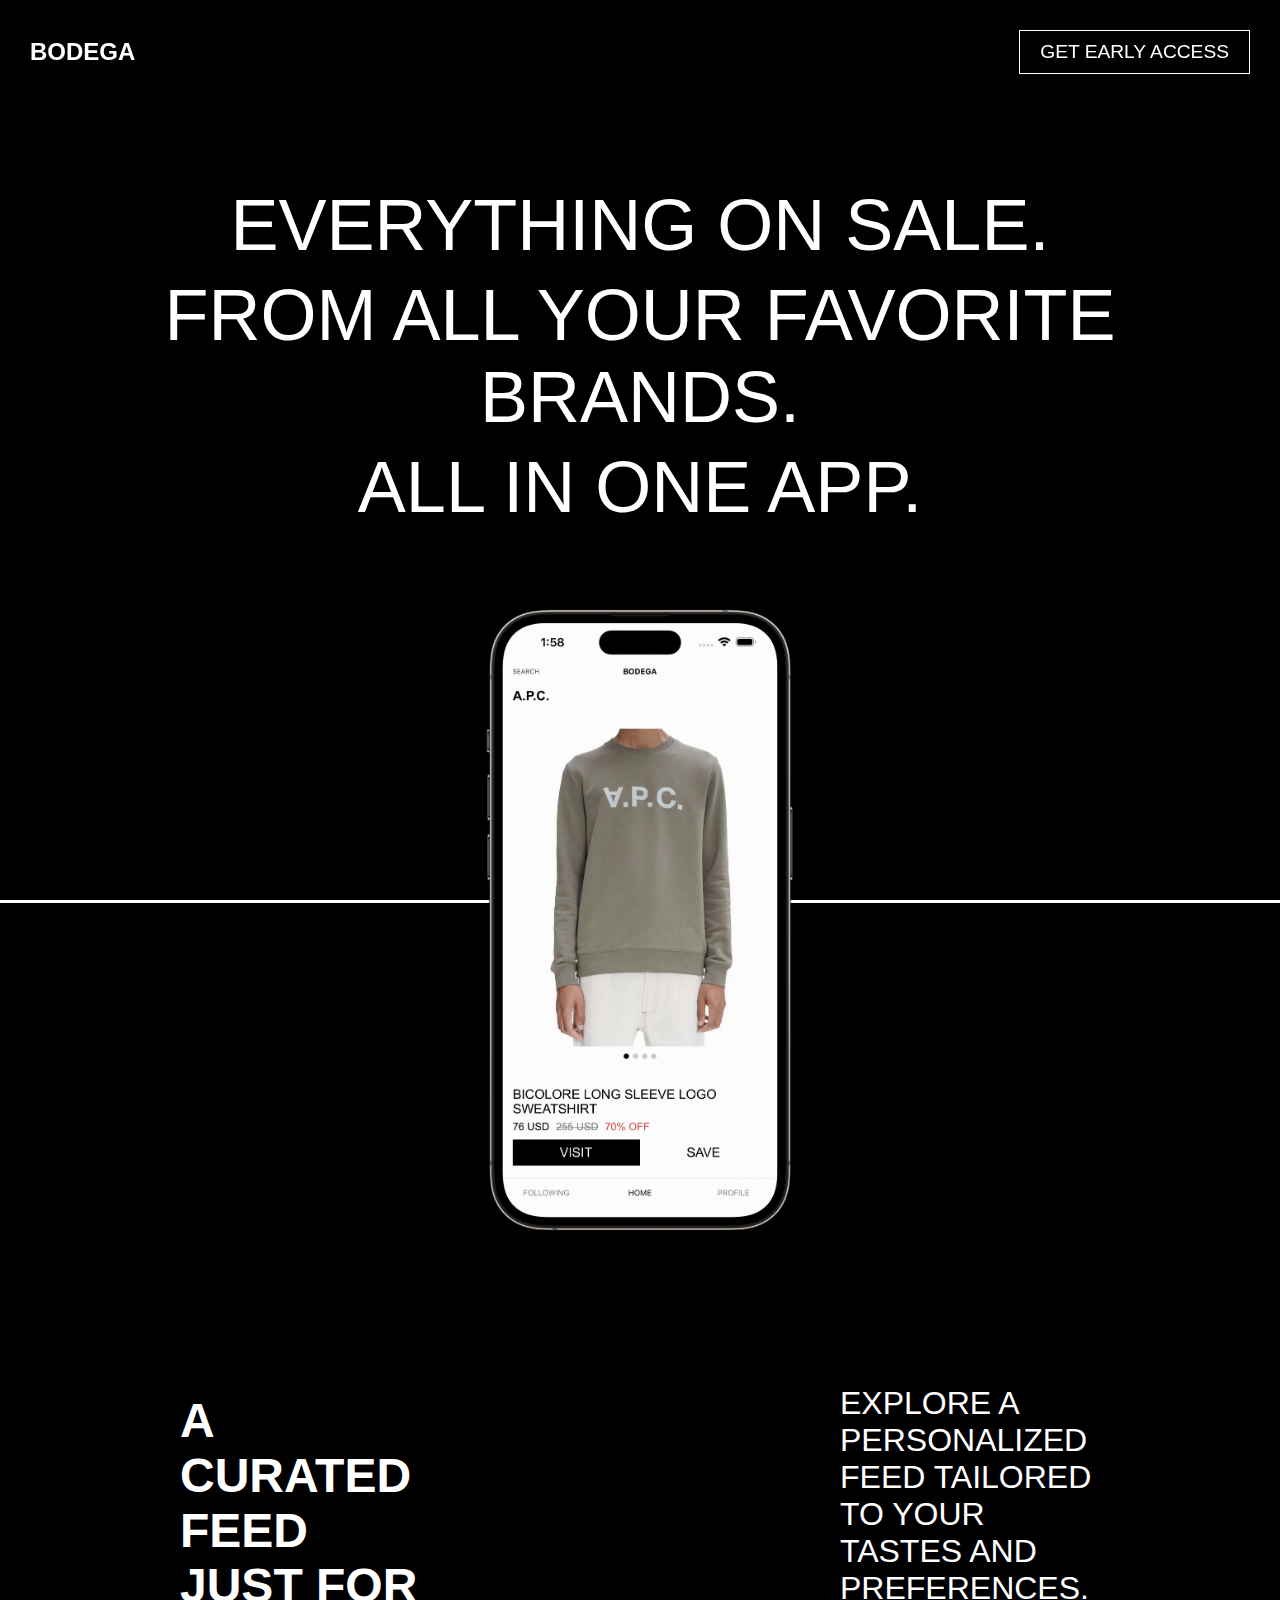
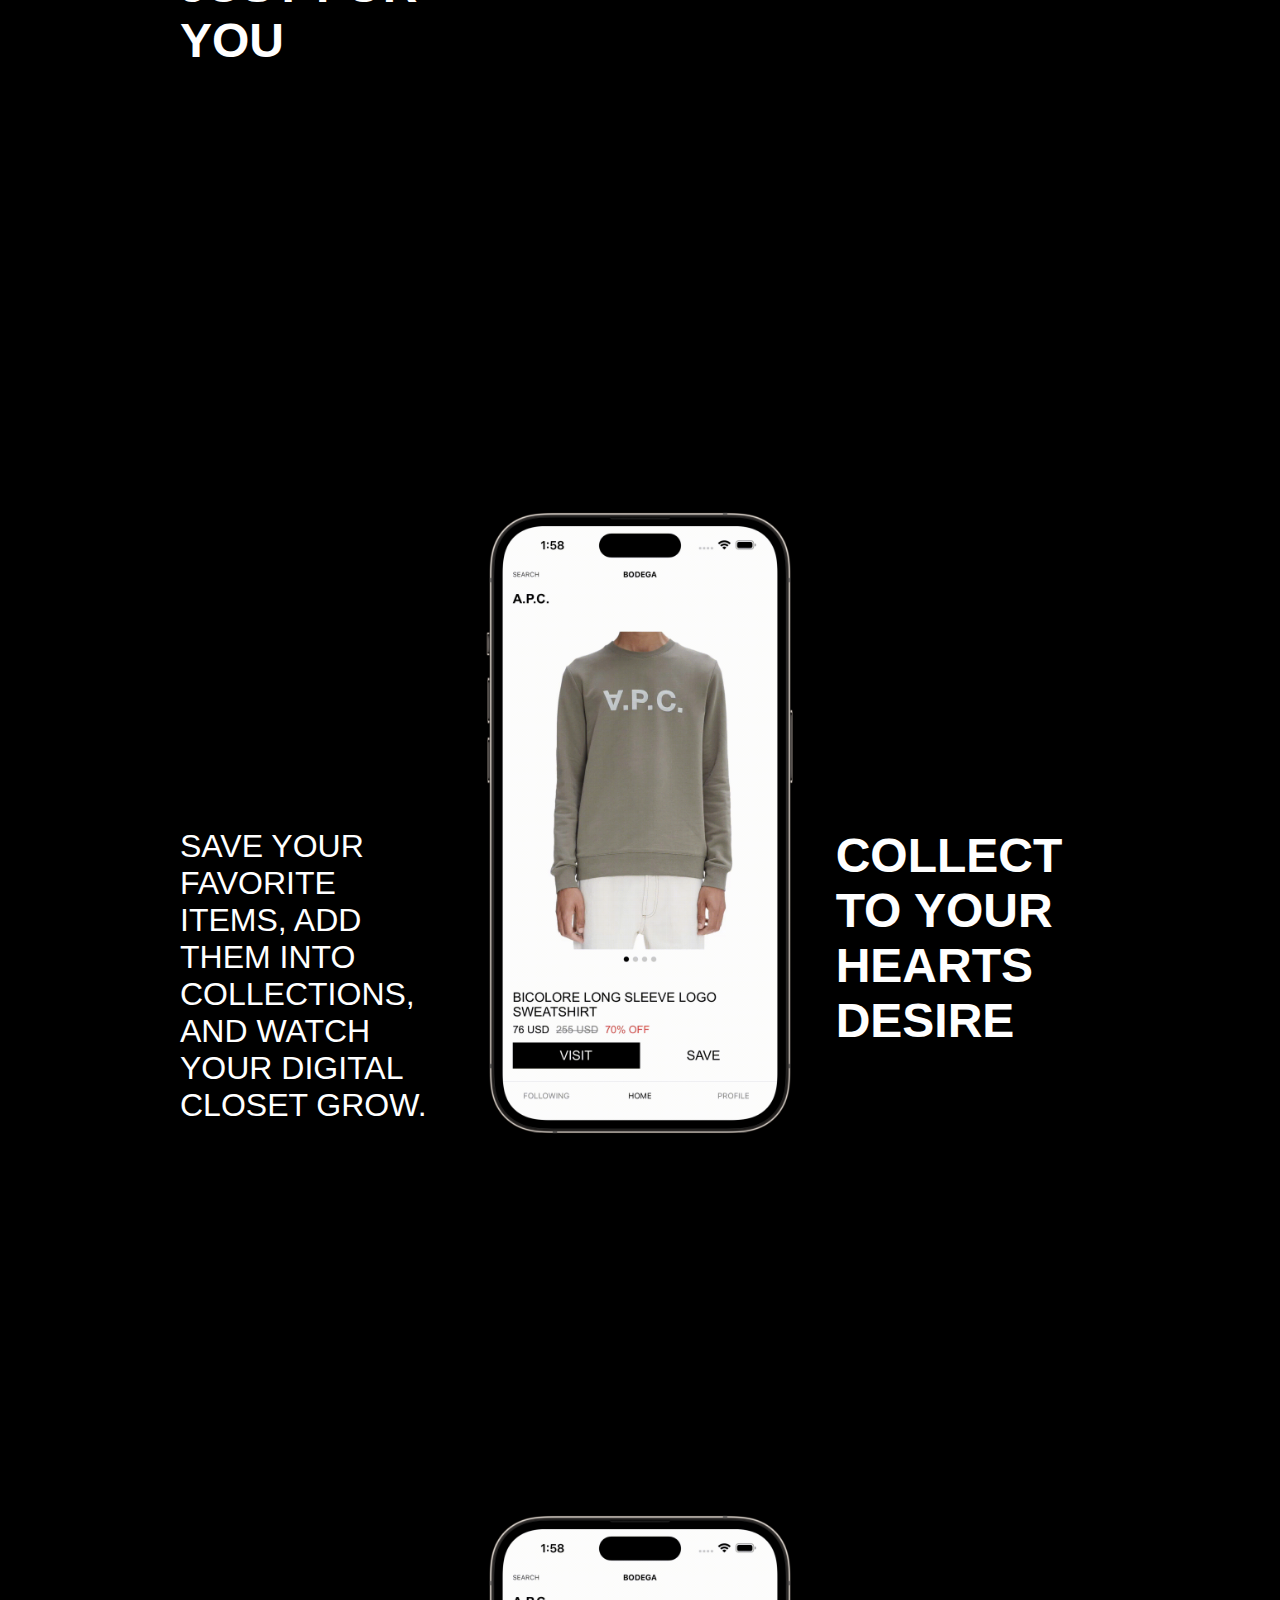
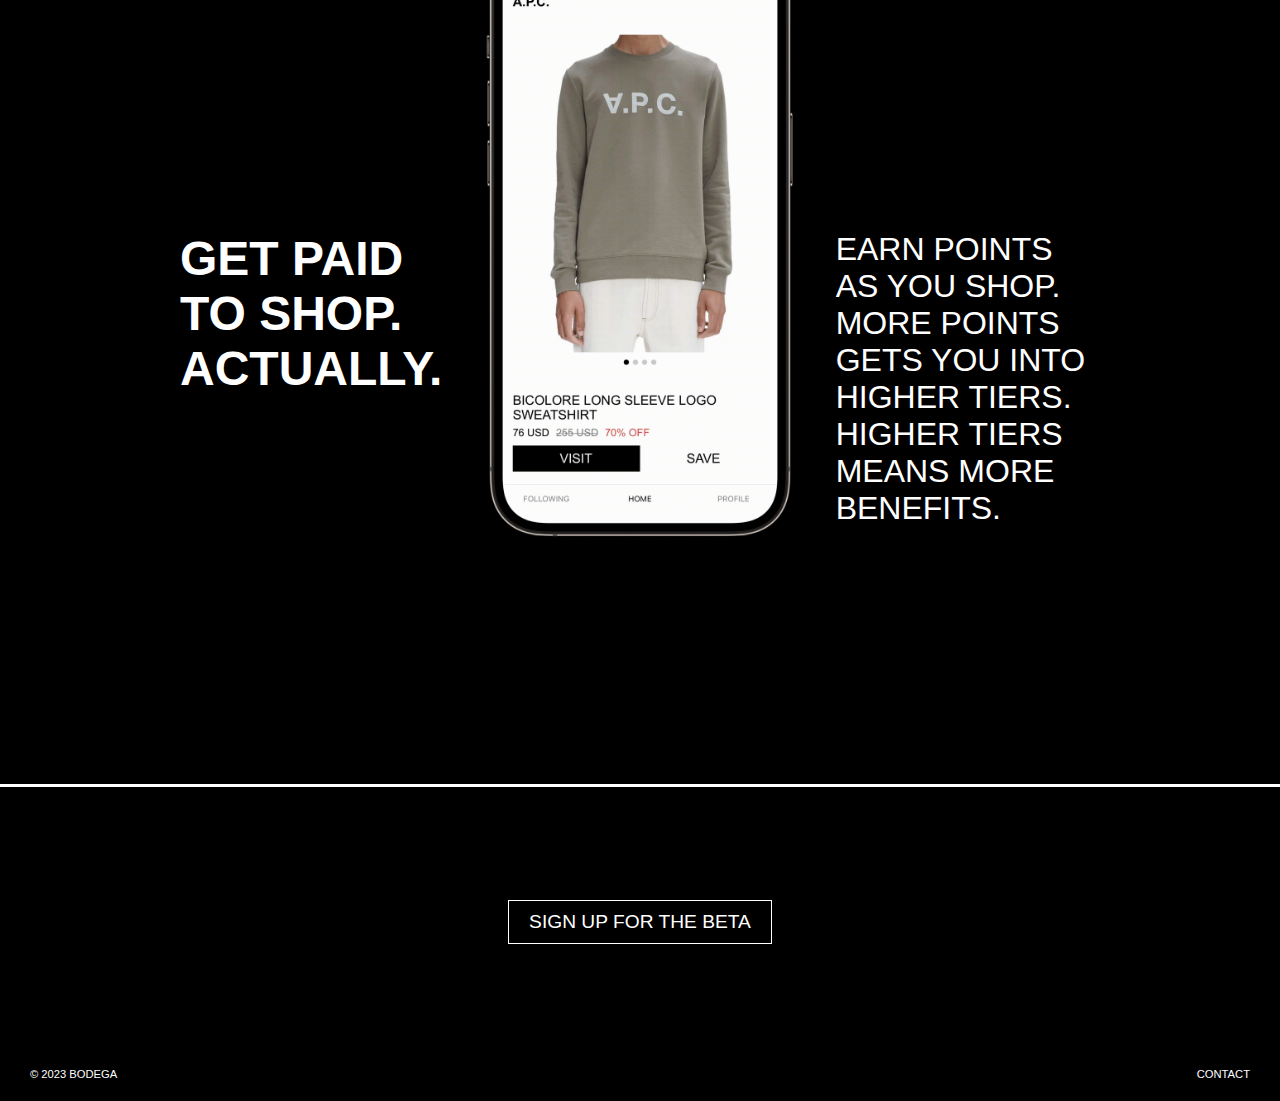
==== index.html @ d502bb80 "[Fix] footer + no x overflow" ====
<!DOCTYPE html>
<!--
  Ethereal by HTML5 UP
  html5up.net | @ajlkn
  Free for personal and commercial use under the CCA 3.0 license (html5up.net/license)
-->
<html>
  <head>
    <!-- Google tag (gtag.js) -->
    <script
      async
      src="https://www.googletagmanager.com/gtag/js?id=G-GBZMNVBHLN"
    ></script>
    <script>
      window.dataLayer = window.dataLayer || [];
      function gtag() {
        dataLayer.push(arguments);
      }
      gtag("js", new Date());

      gtag("config", "G-GBZMNVBHLN");

      // Track button clicks
      function trackButtonClick() {
        gtag("event", "click", {
          event_category: "button",
          event_label: "Get Early Access",
        });
      }

      function openModal() {
        document.getElementById("emailModal").style.display = "block";
      }

      function closeModal() {
        document.getElementById("emailModal").style.display = "none";
      }

      // Close the modal when clicking outside of it
      window.addEventListener("click", function (event) {
        if (event.target === document.getElementById("emailModal")) {
          closeModal();
        }
        if (event.target === document.getElementById("email_form_container")) {
          closeModal();
        }
      });
    </script>
    <title>BODEGA: Streamline Your Shopping Experience</title>
    <meta
      name="viewport"
      content="width=device-width, initial-scale=1, user-scalable=no"
    />

    <style>
      body {
        font-family: Arial, sans-serif;
        margin: 0;
        background: #000000;
        /* color: #000000; */
        display: flex;
        flex-direction: column;
        justify-content: space-between;
        min-height: 100vh;
        overflow-x: hidden;
        position: relative; /* Needed for absolute positioning */
      }

      a {
        text-decoration: none;
      }

      .navbar {
        display: flex;
        justify-content: space-between;
        align-items: center;
        position: fixed;
        top: 0;
        left: 0;
        right: 0;
        /* background: #ffffff; */
        padding: 30px;
        box-sizing: border-box;
        z-index: 20;
      }

      .navbar .logo {
        color: white;
        font-size: 1.5em;
        font-weight: bold;
      }

      .header-container {
        position: relative;
        overflow: hidden;
        height: 80vh;
      }

      .header {
        text-align: center;
        /* padding: 30px;  */
        display: flex;
        flex-direction: column;
        justify-content: center;
        align-items: center;
        position: relative;
        z-index: 1; /* Place the content above the video */
        padding: 0 10%;
        min-height: 100vh;
      }

      .header-subtitles {
        font-size: 2rem;
      }

      .header-subtitle {
        margin-top: 50px; /* Adjust the margin-top value as needed */
        font-weight: lighter;
        font-size: 4.5rem;
        color: white;
      }

      .header h1 {
        font-size: 3em;
        text-transform: uppercase;
        margin: 0;
      }

      .header h1 span {
        color: #ff69b4;
      }

      .header h2 {
        color: white;
        margin-bottom: 0.5rem;
        margin-top: 0rem;
      }

      .get-updates {
        margin-top: 1rem;
      }

      .content h2 span,
      .content p span,
      ul.benefits li span {
        color: #ff69b4;
      }

      .content {
        margin: 20px;
        text-align: justify;
        min-height: 100vh;
        display: flex;
        flex-direction: column;
        justify-content: center;
        align-items: center;
        z-index: 2; /* Ensure header is on top of video */
      }

      .content h2 {
        font-size: 2em;
        margin: 20px 0;
        text-align: center;
      }

      .content p {
        font-size: 1.2em;
        line-height: 1.6em;
      }

      .btn {
        display: inline-block;
        font-size: 1.2em;
        padding: 10px 20px;
        color: #ffffff;
        background-color: #000000;
        border: none;
        border-radius: 25px;
        transition: all 0.3s ease 0s;
        cursor: pointer;
        outline: none;
      }

      .btn:hover {
        background-color: #ff69b4;
        color: #ffffff;
      }

      .top-btn {
        display: inline-block;
        font-size: 1.2em;
        padding: 10px 20px;
        color: white;
        /* background-color: white; */
        border: white solid 1px;
        transition: all 0.3s ease 0s;
        cursor: pointer;
        outline: none;
      }

      .top-btn:hover {
        background-color: white;
        color: black;
      }

      .footer {
        bottom: 0;
        left: 0;
        right: 0;
        display: flex;
        flex-direction: row;
        justify-content: space-between;
        padding-left: 30px;
        padding-right: 30px;
        padding-bottom: 10px;
        /* position: fixed; */
        box-sizing: border-box;
        width: 100%;
        background: black;
        font-size: 0.7rem;
        z-index: 10; /* Ensure footer is on top of video */
      }

      .background-video {
        position: fixed;
        top: 0;
        left: 0;
        width: 100%;
        height: 100%;
        object-fit: cover;
        filter: brightness(50%);
        z-index: -10; /* Move the video behind the content */
      }

      input[type="email"] {
        padding: 10px;
        font-size: 1em;
        border: 1px solid #000000;
        margin-right: 10px;
        outline: none;
        box-sizing: border-box;
        width: 50%;
        max-width: 400px;
      }

      ul.benefits {
        list-style-type: none;
        padding: 0;
      }

      ul.benefits li {
        font-size: 1.5em;
        margin: 20px 0;
      }

      /* New CSS styles */
      .header-container {
        display: flex;
        flex-direction: row;
        align-items: center;
        justify-content: center;
        z-index: 9;
      }

      .header-content {
        display: flex;
        flex-direction: column;
        align-items: center;
        justify-content: center;
        text-align: center;
      }

      .scroll-arrow {
        position: absolute;
        bottom: 20px;
        left: 50%;
        transform: translateX(-50%);
        cursor: pointer;
        color: #000000;
        font-size: 3em;
        z-index: 3;
      }

      .content {
        margin: 20px;
        text-align: justify;
        min-height: 100vh;
        display: flex;
        flex-direction: column;
        justify-content: center;
        align-items: center;
      }

      .content-container {
        /* margin-top: 2rem; */
        display: flex;
        flex-direction: row;
        align-items: center;
        justify-content: space-between;

        /* max-width: 1200px; */
      }

      .first-content-text {
        display: flex;
        flex-direction: row;
        gap: 400px;
        padding-left: 20vh;
        padding-right: 20vh;
      }

      .content-text {
        display: flex;
        flex-direction: row-reverse;
        gap: 40px;
        padding-left: 20vh;
        padding-right: 20vh;
      }

      .alt-content-text {
        display: flex;
        flex-direction: row;
        gap: 40px;
        padding-left: 20vh;
        padding-right: 20vh;
      }

      .first-content-column {
        flex: 1;
        color: white;
      }

      .content-column {
        flex: 1;
        color: white;
      }

      .content-column h2 {
        margin-top: 40vh;
      }

      .content-column p {
        margin-top: 40vh;
      }
      /* Style the new section and button */
      .bottom-section {
        background-color: black;
        border-top: white solid 3px;

        display: flex;
        justify-content: center;
        align-items: center;
        height: 30vh; /* Adjust the height as needed */
        /* position: fixed; */
        bottom: 0;
        left: 0;
        right: 0;
        z-index: 10;
      }

      .bottom-section-btn {
        display: inline-block;
        font-size: 1.2em;
        padding: 10px 20px;
        color: white;
        /* background-color: white; */
        border: white solid 1px;
        transition: all 0.3s ease 0s;
        cursor: pointer;
        outline: none;
      }

      .bottom-section-btn:hover {
        background-color: white;
        color: black;
      }

      .footer p {
        color: white;
      }

      .footer a {
        color: white;
      }

      .footer a:visited {
        color: white; /* Set the color you want for visited links */
      }

      .iphone-image-container {
        display: flex;
        justify-content: center;
        align-items: center;
        z-index: 11;
        position: sticky; /* Change this line */
        margin-top: 20vh;
        top: 60vh; /* Add this line */
        height: 0;
      }

      .iphone-image {
        flex-shrink: 0;
        margin-top: 40px; /* Adjust the margin as needed */
        max-height: 70vh; /* Adjust the width as needed */
      }

      .email_modal {
        display: none;
        position: fixed;
        top: 0;
        left: 0;
        width: 100%;
        height: 100%;
        background-color: rgba(0, 0, 0, 0.8);
        z-index: 20;
      }

      .email_form_container {
        position: absolute;
        top: 50%;
        left: 50%;
        transform: translate(-50%, -50%);
        /* background:white; */
        padding: 20px;
        width: 350px;
        height: 650px;
      }

      .submit_button {
        color: white;
        background: black;
        border: none;
        height: 40px;
      }

      .submit_button:hover {
        color: white;
        background: black;
        border: none;
        height: 40px;
        cursor: pointer;
      }

      .email_form {
        display: flex;
        justify-content: center;
        flex-direction: column;
      }

      .email_input {
        width: 100% !important;
        max-width: None !important;
        margin-bottom: 10px;
      }

      .email_title {
        align-self: center;
        margin-bottom: 10px;
      }

      .closeButton {
        position: absolute;
        top: 10px;
        left: 30px;
        cursor: pointer;
        background: none;
        border: none;
        font-size: 12px;
        line-height: 1;
        color: white;
      }

      .section {
        /* min-height: 100vh; */
        display: flex;
        flex-direction: column;
        justify-content: center;
        align-items: center;
        color: white; /* Set text color to white */
        font-size: 2em; /* Adjust font size as needed */
        z-index: 10;
      }

      .first-section-seperator {
        height: 50vh;
        background-color: black;
        z-index: 10;
      }

      .section-seperator {
        height: 40vh;
        background-color: black;
        z-index: 10;
      }

      /* Responsive CSS */
      @media only screen and (max-width: 900px) {
        .navbar {
          padding: 20px;
        }

        .top-btn {
          font-size: 0.75em;
        }

        .header-subtitle {
          font-size: 2rem;
        }

        .navbar .logo {
          font-size: 1em;
        }

        .header-container {
          flex-direction: column;
          text-align: center;
        }

        .section-seperator {
          height: 20vh;
        }

        .iphone-image-container {
          top: 32vh; /* Add this line */
        }

        .iphone-image {
          margin-left: 0;
          /* margin-top: 50px; */
          max-width: 40%;
        }

        .header-subtitle {
          margin-left: 0;
        }

        .content {
          margin: 10px;
        }

        .content h2 {
          font-size: 1.5em;
        }

        .content p {
          font-size: 1em;
        }

        .content-column h2 {
          margin-top: 0vh;
          margin-left: 20vw;
          margin-right: 20vw;
          text-align: center;
        }

        .first-content-text {
          margin-top: 40px;
          text-align: center;
        }

        .content-column p {
          margin-top: 0vh;
        }

        .mobile-hidden {
          display: none;
        }

        .content-container {
          margin-top: 20vh;
        }

        .content-text {
          flex-direction: column-reverse;
          align-items: center;
          padding-left: 0vh;
          padding-right: 0vh;
        }

        .alt-content-text {
          flex-direction: column-reverse;
          align-items: center;
          padding-left: 0vh;
          padding-right: 0vh;
        }
        .content-image {
          margin-right: 0;
          margin-top: 20px;
        }

        .content-image img {
          max-width: 100%;
        }

        input[type="email"] {
          width: 100%;
          margin-bottom: 10px;
        }

        ul.benefits li {
          font-size: 1.2em;
        }

        .email_form_container {
          position: absolute;
          top: 57%;
          left: 50%;
          transform: translate(-50%, -50%);
          /* background:white; */
          padding: 20px;
          width: 350px;
          height: 650px;
        }
      }
    </style>
  </head>
  <body>
    <div class="navbar">
      <div class="logo">BODEGA</div>
      <div class="top-button-wrapper">
        <a
          class="top-btn"
          href="javascript:void(0);"
          onClick="openModal(); trackButtonClick()"
          >GET EARLY ACCESS</a
        >
      </div>
    </div>

    <div>
      <video autoplay loop muted playsinline class="background-video">
        <source src="videos/background.mp4" type="video/mp4" />
        <source src="videos/background.webm" type="video/webm" />
        Your browser does not support the video tag.
      </video>
      <div class="header-container">
        <div class="header">
          <div class="header-content">
            <div class="header-subtitles">
              <h2 class="header-subtitle">EVERYTHING ON SALE.</h2>
              <h2 class="header-subtitle">FROM ALL YOUR FAVORITE BRANDS.</h2>
              <h2 class="header-subtitle">ALL IN ONE APP.</h2>
            </div>
          </div>
        </div>
      </div>
      <div class="iphone-image-container">
        <img class="iphone-image" src="images/app3.png" />
      </div>
      <div
        class="first-section-seperator"
        style="border-top: 3px solid white"
      ></div>
    </div>
    <div class="section" style="background-color: black">
      <div class="content-container">
        <div class="first-content-text">
          <div class="first-content-column">
            <h2>A CURATED FEED JUST FOR YOU</h2>
          </div>
          <div class="first-content-column mobile-hidden">
            <p style="text-transform: uppercase">
              Explore a personalized feed tailored to your tastes and
              preferences.
            </p>
          </div>
        </div>
      </div>
    </div>

    <div class="section-seperator"></div>
    <div
      class="section"
      style="
        /* background: rgba(0, 0, 0, 0.8);
        border-top: 3px solid white;
        border-bottom: 3px solid white; */
        background: black;
        padding-bottom: 25vh;
      "
    >
      <div class="content-container">
        <div class="content-text">
          <div class="content-column">
            <h2>COLLECT TO YOUR HEARTS DESIRE</h2>
          </div>
          <img class="iphone-image" src="images/app3.png" />

          <div class="content-column mobile-hidden">
            <p style="text-transform: uppercase">
              Save your favorite items, add them into collections, and watch
              your digital closet grow.
            </p>
          </div>
        </div>
      </div>
    </div>

    <div class="section-seperator" style="height: 10vh"></div>
    <div class="section" style="background-color: black; padding-bottom: 25vh">
      <div class="content-container">
        <div class="alt-content-text">
          <div class="content-column">
            <h2>GET PAID TO SHOP. ACTUALLY.</h2>
          </div>
          <img class="iphone-image" src="images/app3.png" />

          <div class="content-column mobile-hidden">
            <p style="text-transform: uppercase">
              Earn points as you shop. More points gets you into higher tiers.
              Higher tiers means more benefits.
            </p>
          </div>
        </div>
      </div>
    </div>

    <!-- New section with the class "bottom-section" -->
    <div class="bottom-section">
      <div class="bottom-section-button">
        <a
          href="javascript:void(0);"
          class="bottom-section-btn"
          onClick="openModal();"
        >
          SIGN UP FOR THE BETA
        </a>
      </div>
    </div>

    <!-- Email Modal -->
    <div id="emailModal" class="email_modal">
      <div class="email_form_container" onClick>
        <div class="closeButton" onclick="closeModal()">CLOSE</div>
        <!-- The new Close Button -->

        <iframe
          src="https://docs.google.com/forms/d/e/1FAIpQLSdXyfHT2VrsYnH4rwYBeaC-deVfw0izxVxoZVnJJVY5yDfONA/viewform?embedded=true"
          scrolling="no"
          width="350"
          height="650"
          frameborder="0"
          marginheight="0"
          marginwidth="0"
          >Loading…</iframe
        >
      </div>
    </div>

    <div class="footer">
      <p>&copy; 2023 BODEGA</p>
      <p>
        <a href="mailto:bodegafounders@gmail.com" target="_blank">CONTACT</a>
      </p>
    </div>
  </body>
</html>
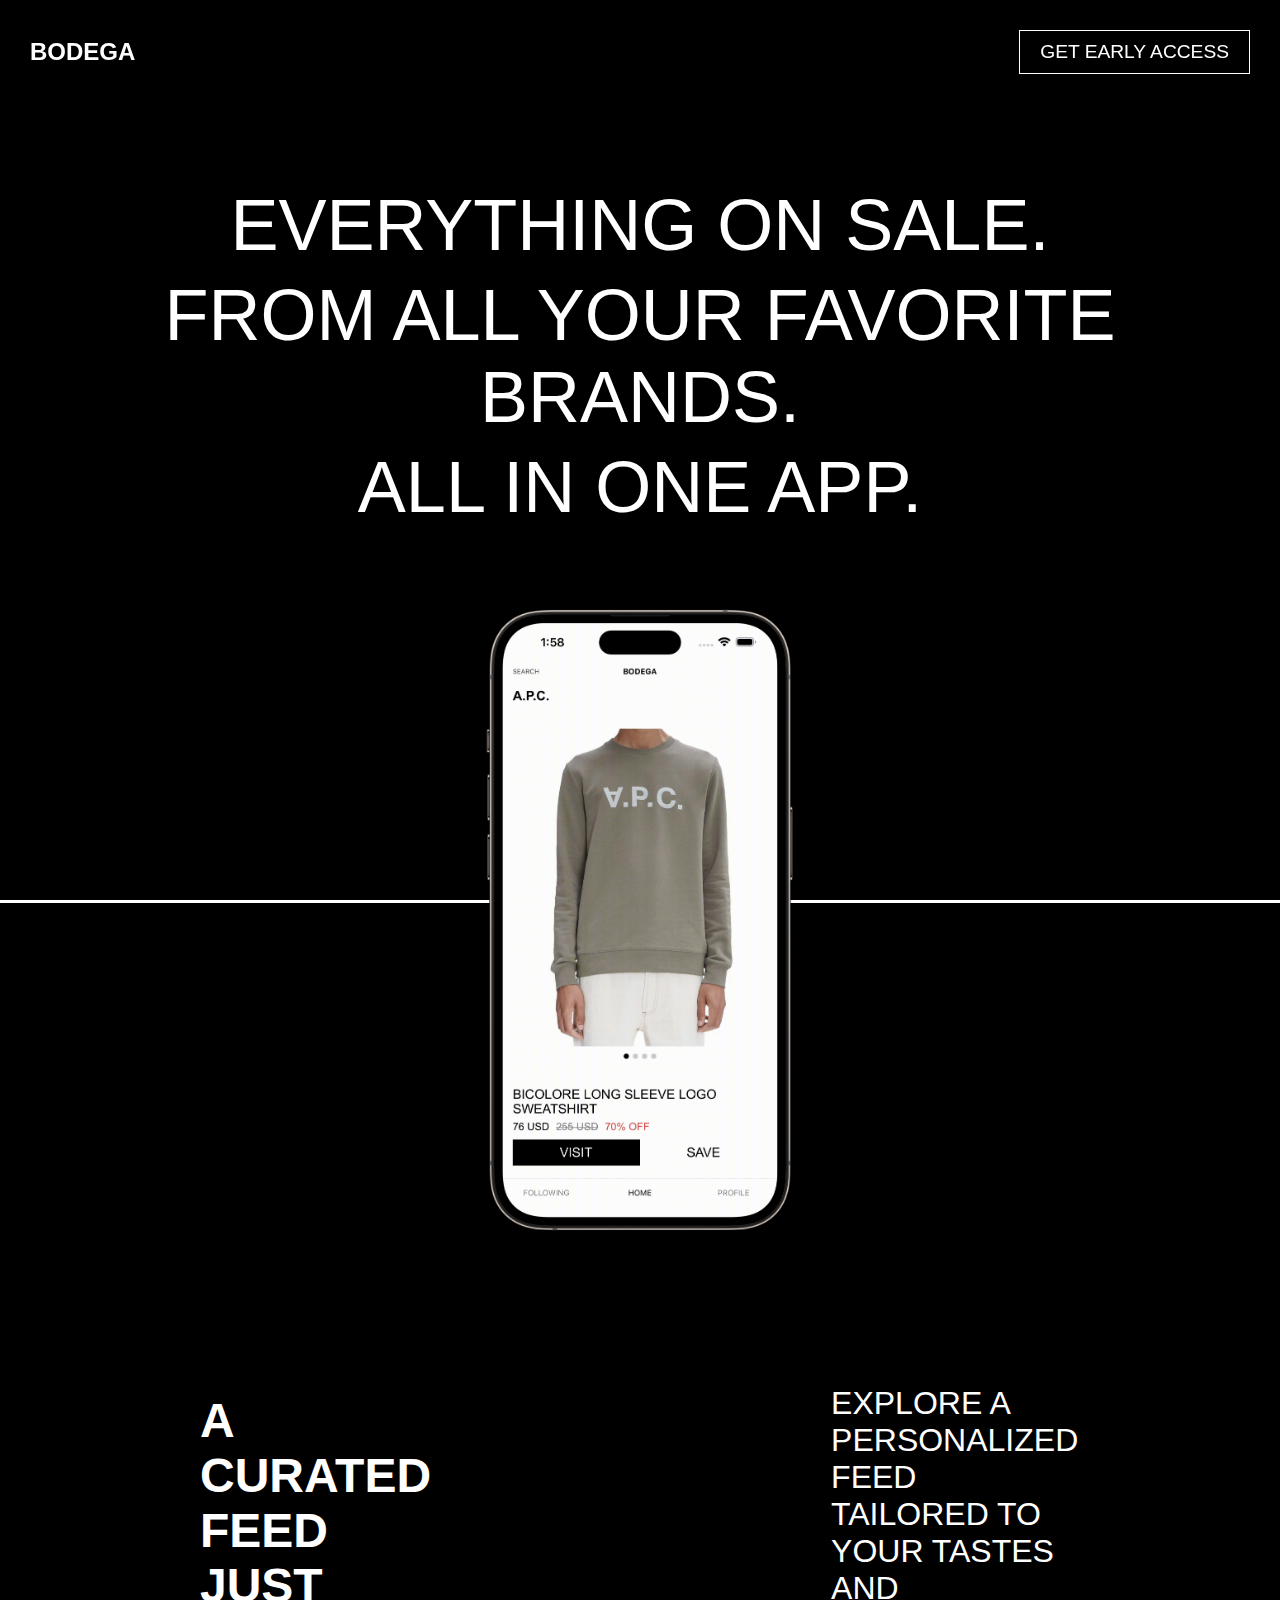
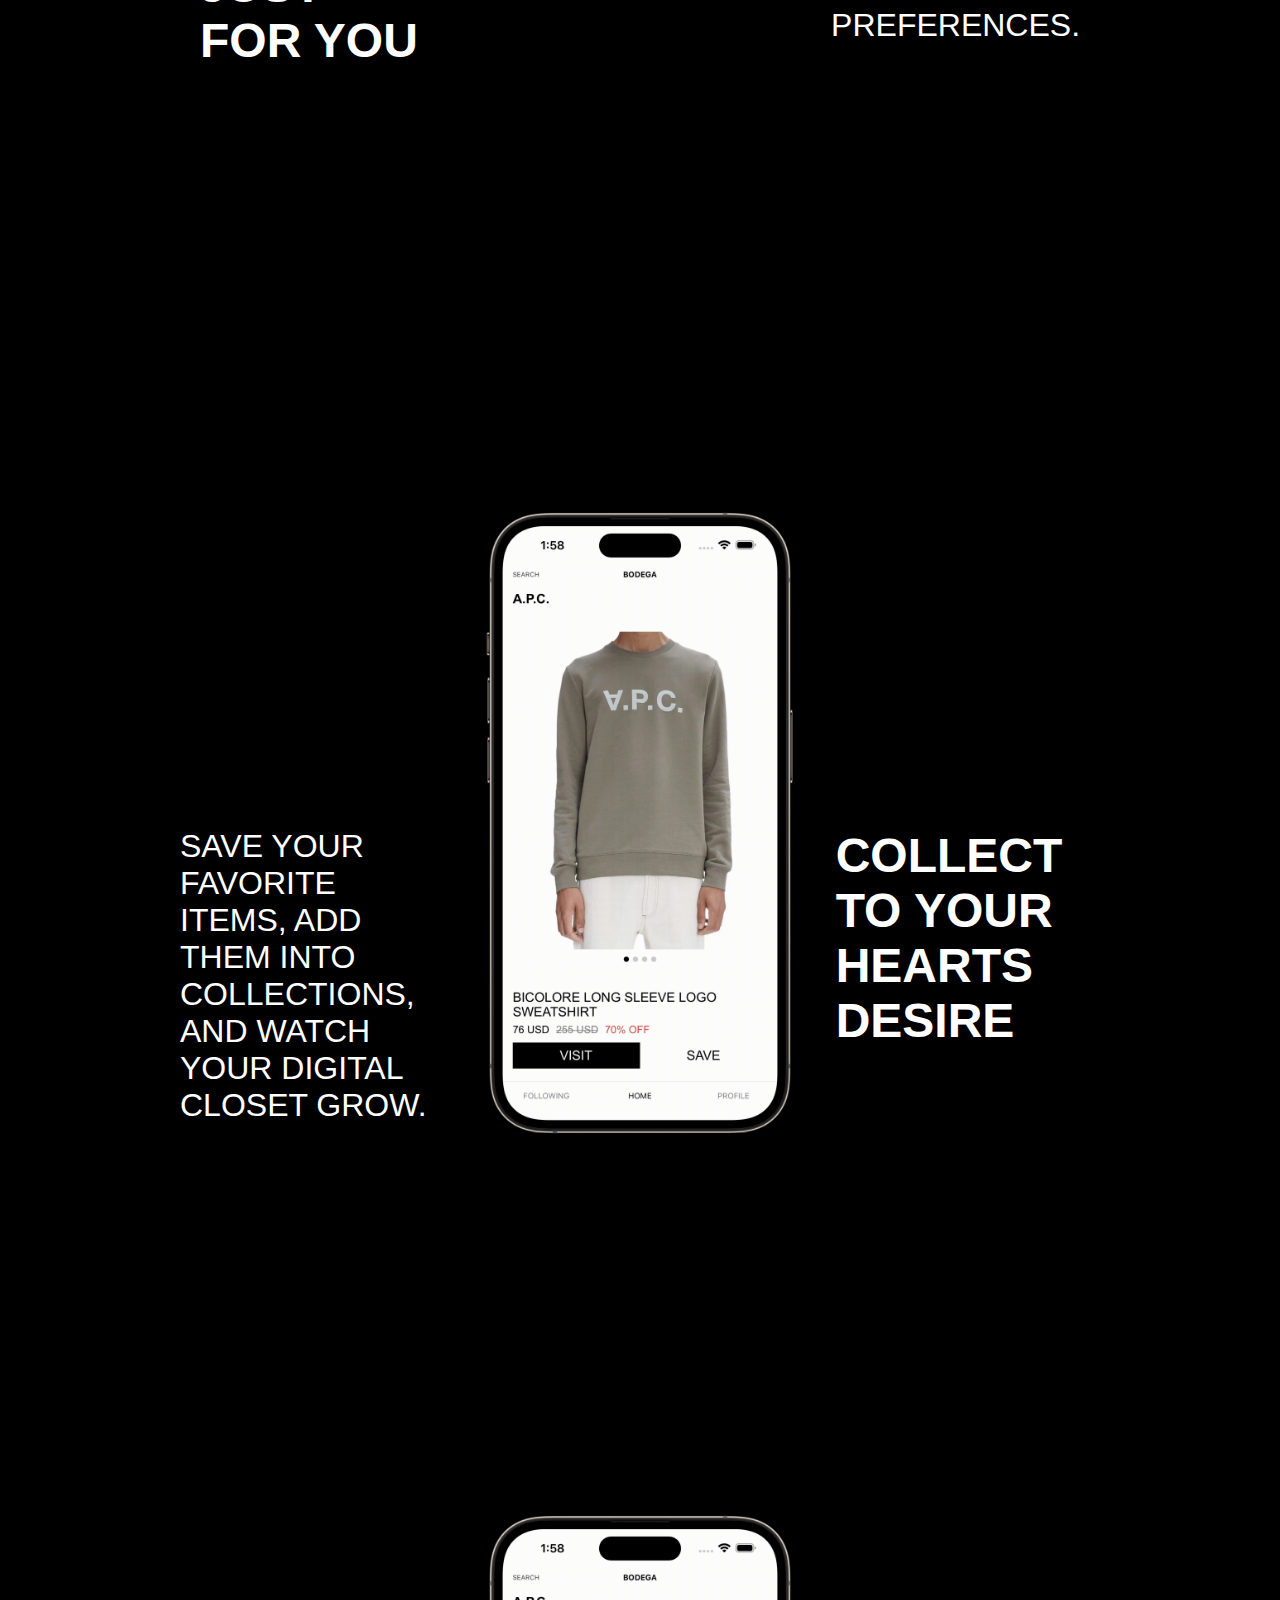
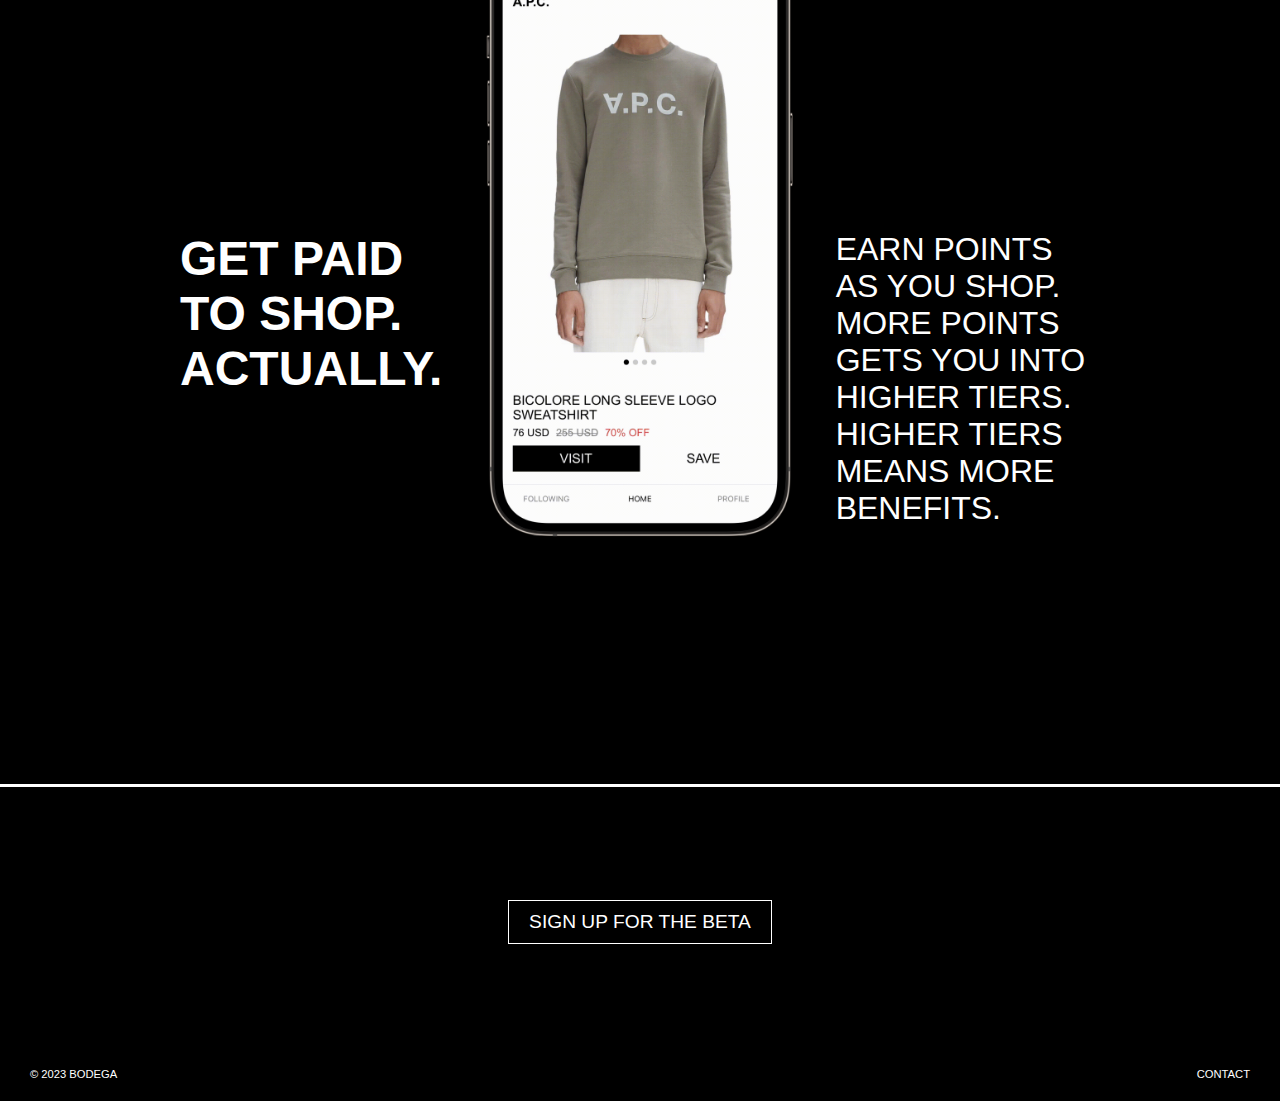
==== commit 3b75d2b9: "[Fix] Fix width of first section text" ====
--- a/index.html
+++ b/index.html
@@ -305,8 +305,8 @@
         display: flex;
         flex-direction: row;
         gap: 400px;
-        padding-left: 20vh;
-        padding-right: 20vh;
+        padding-left: 20vw;
+        padding-right: 20vw;
       }
 
       .content-text {
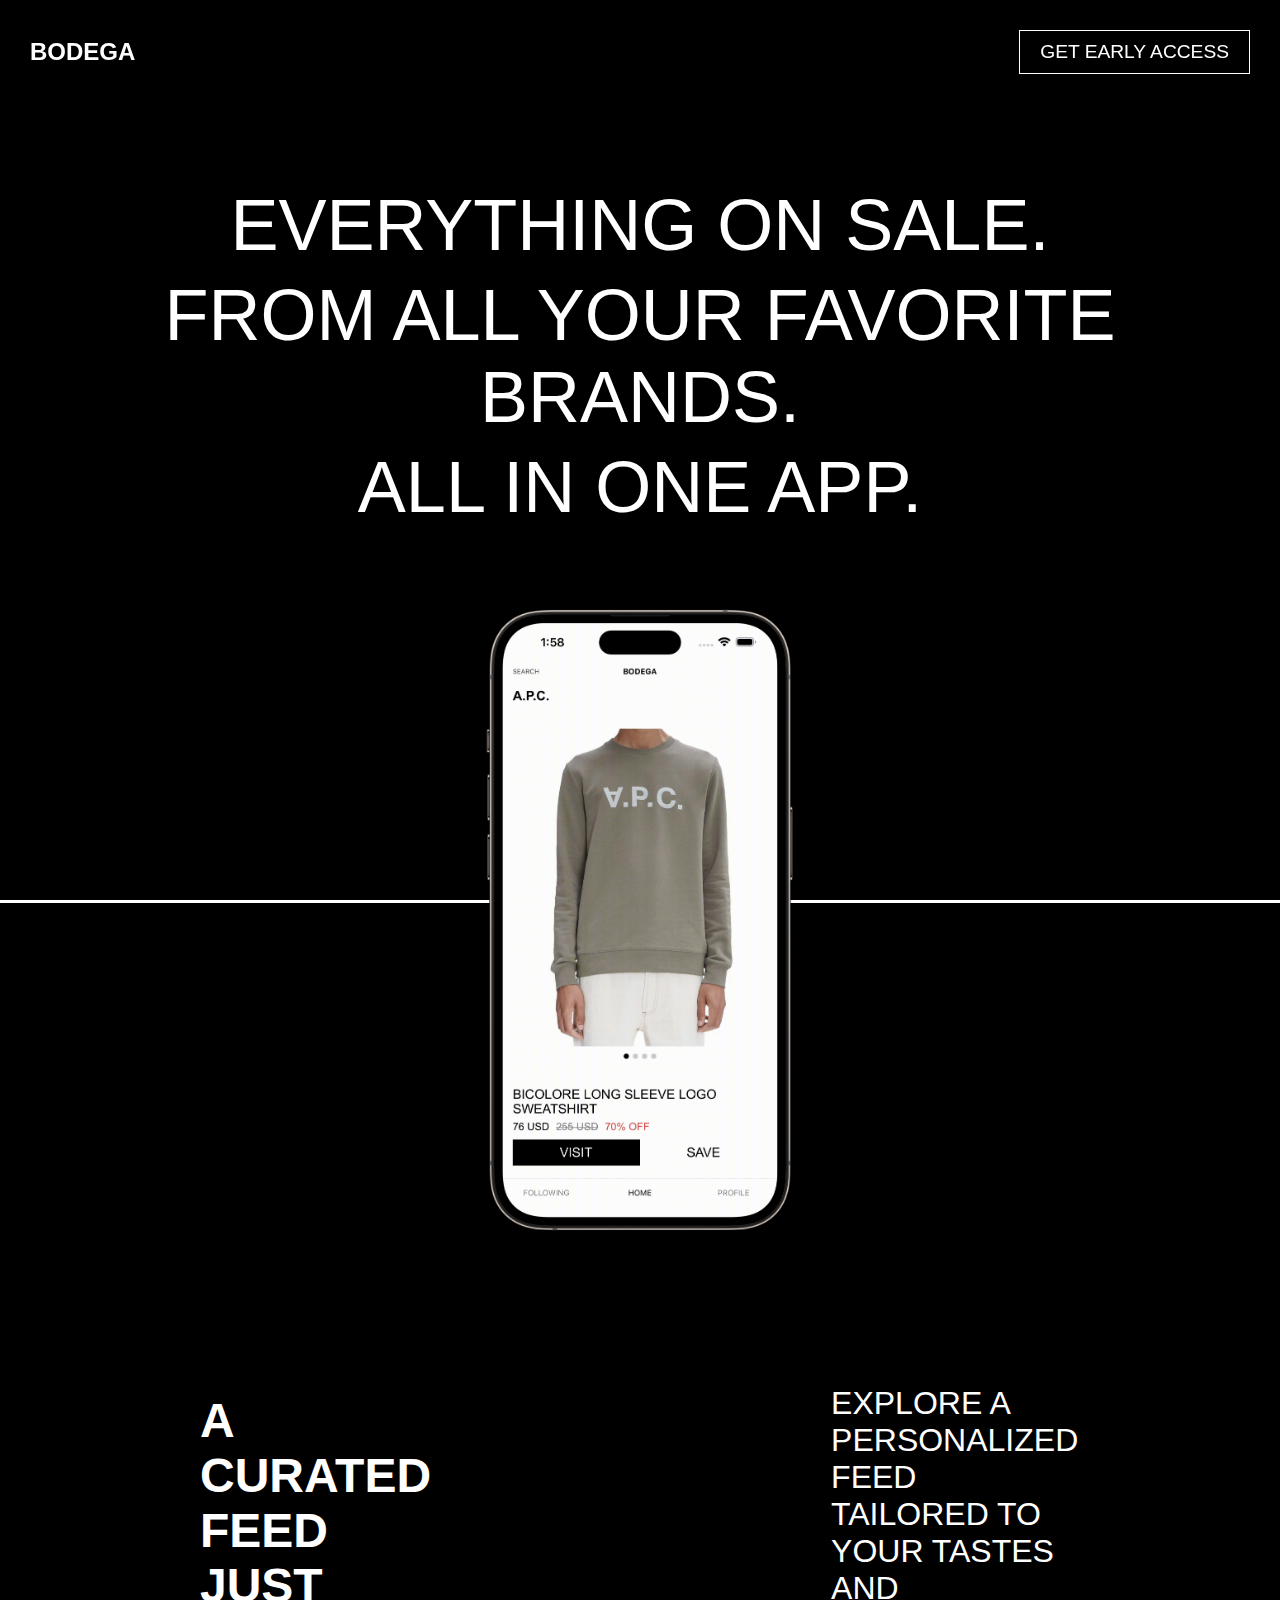
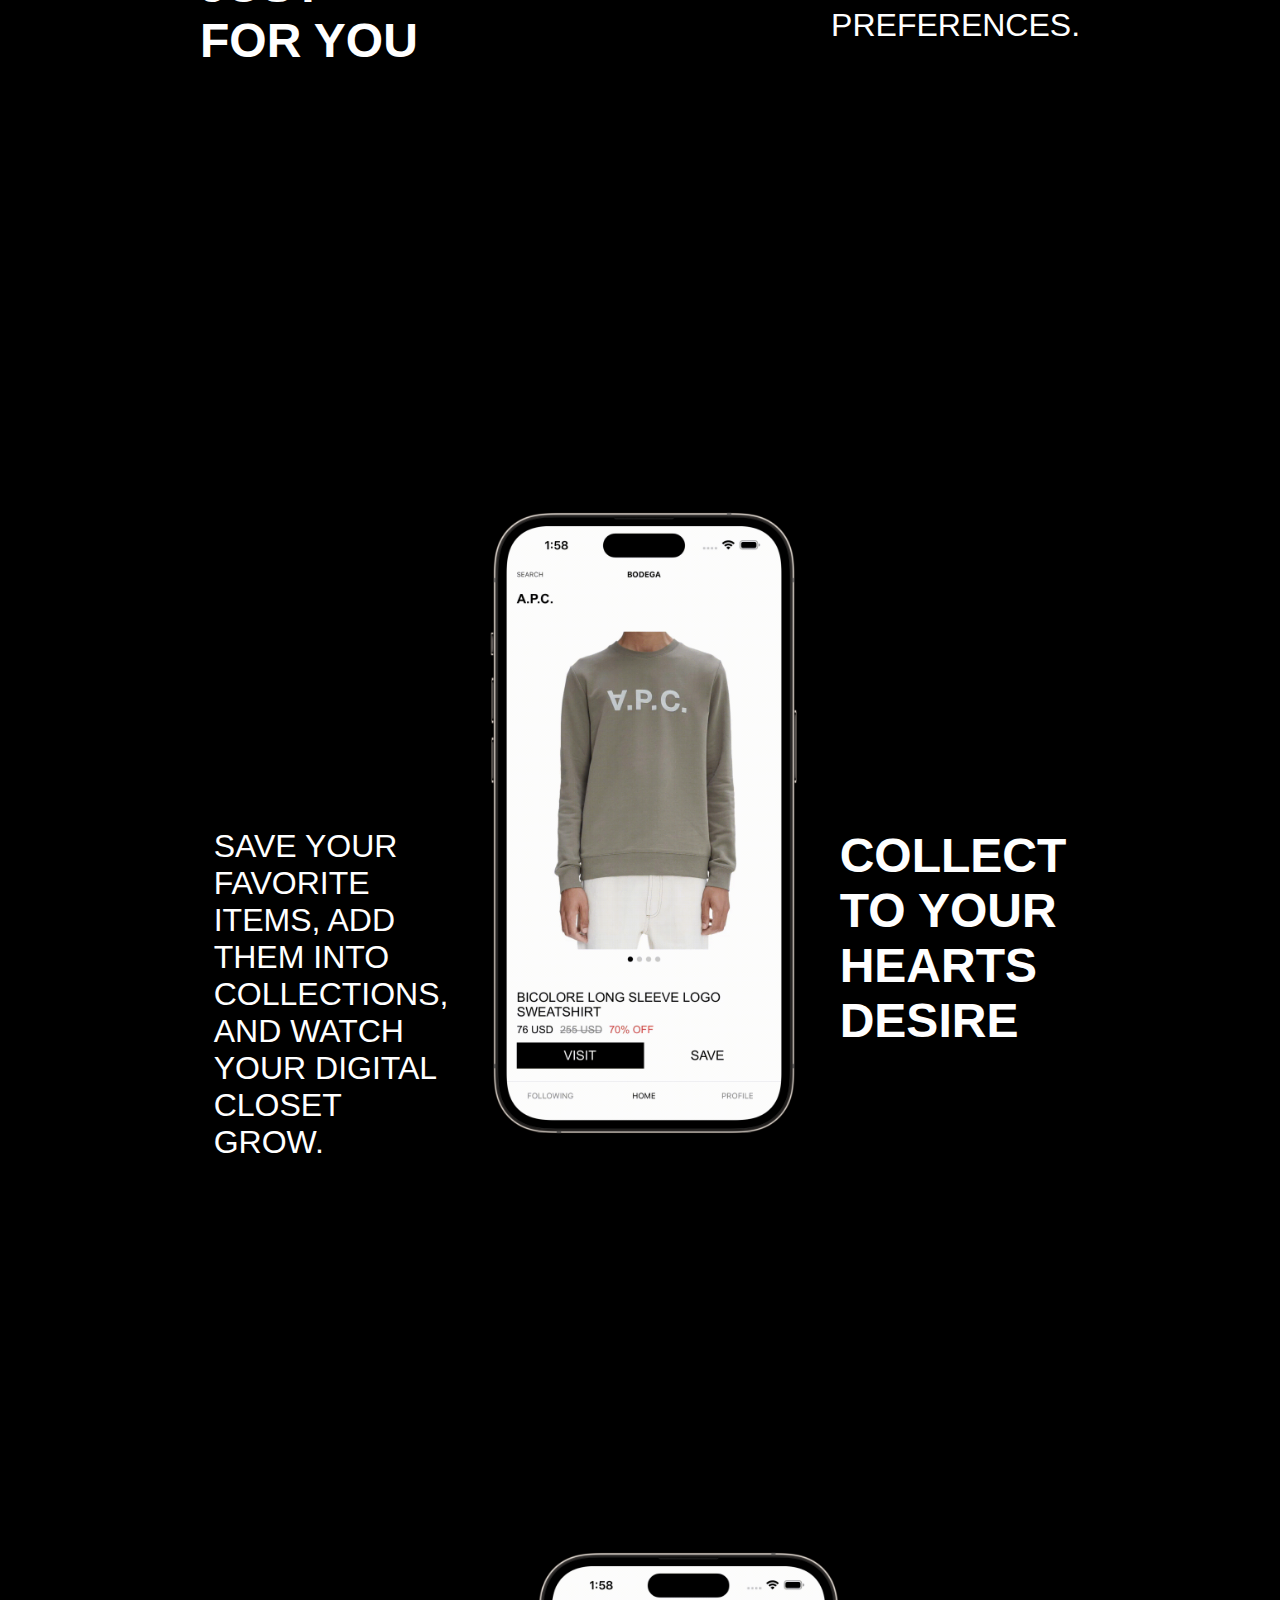
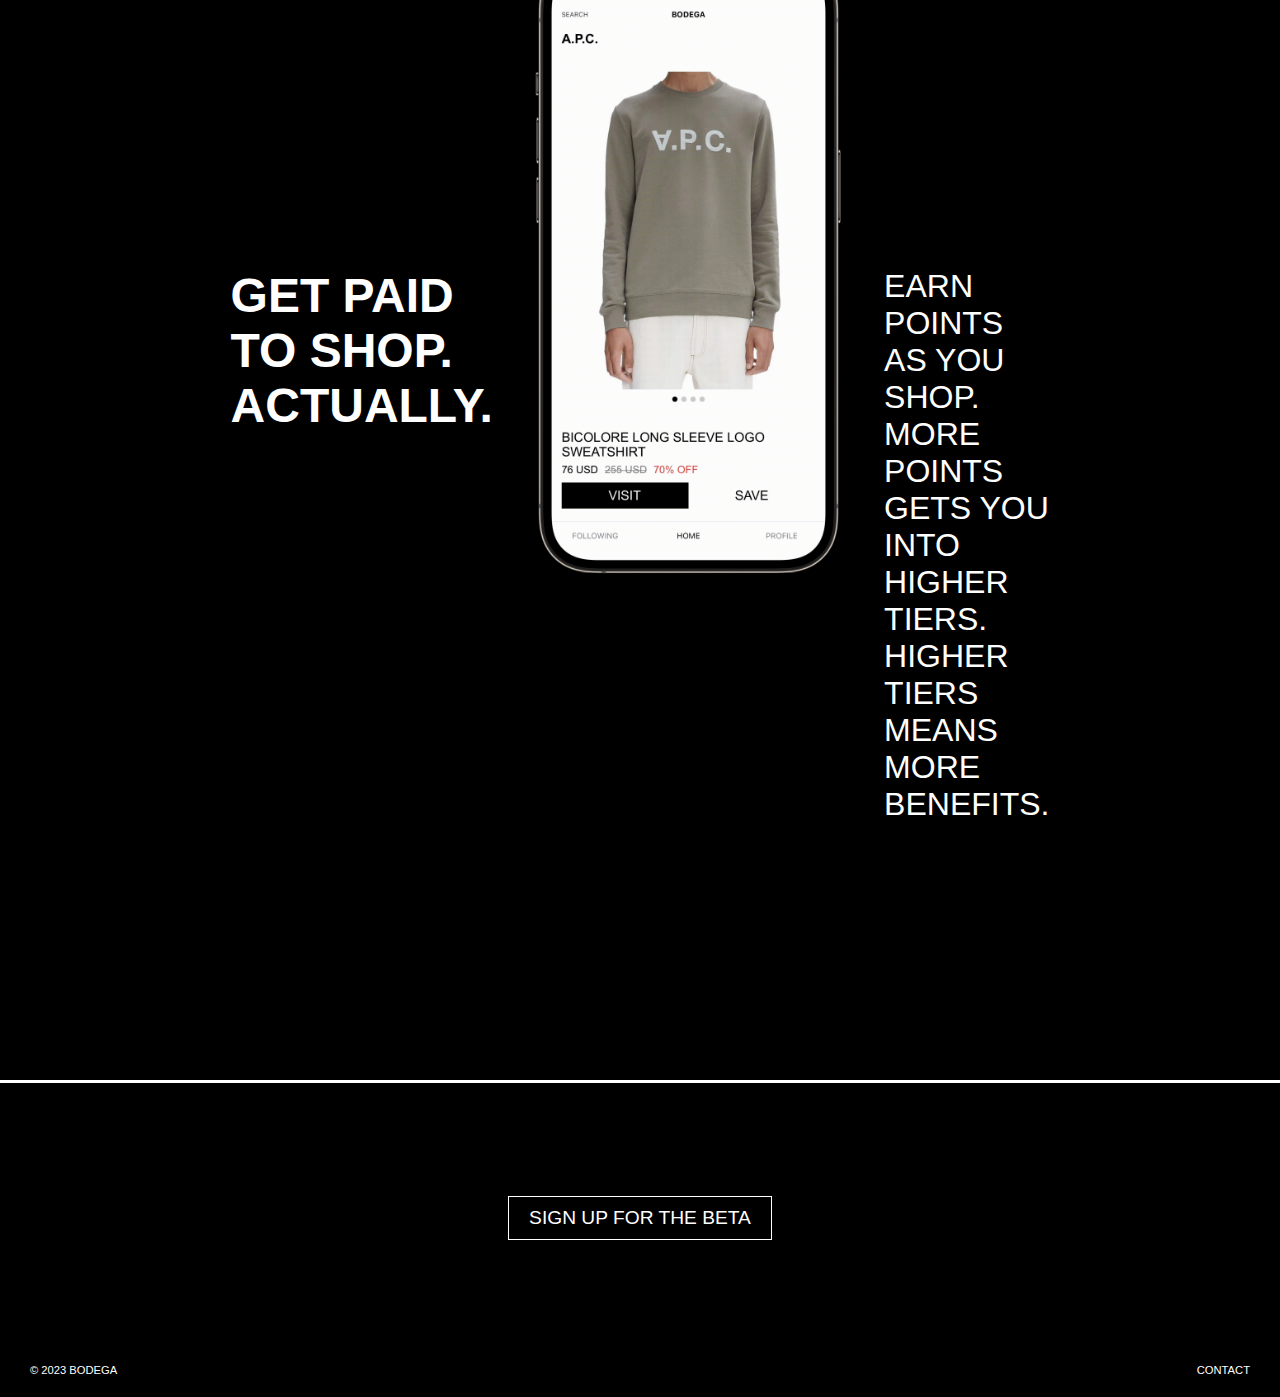
==== commit 5b06fe56: "[Fix] More horizontal fixes" ====
--- a/index.html
+++ b/index.html
@@ -313,16 +313,16 @@
         display: flex;
         flex-direction: row-reverse;
         gap: 40px;
-        padding-left: 20vh;
-        padding-right: 20vh;
+        padding-left: 20vw;
+        padding-right: 20vw;
       }
 
       .alt-content-text {
         display: flex;
         flex-direction: row;
         gap: 40px;
-        padding-left: 20vh;
-        padding-right: 20vh;
+        padding-left: 20vw;
+        padding-right: 20vw;
       }
 
       .first-content-column {
@@ -548,14 +548,14 @@
 
         .content-column h2 {
           margin-top: 0vh;
-          margin-left: 20vw;
-          margin-right: 20vw;
           text-align: center;
         }
 
         .first-content-text {
           margin-top: 40px;
           text-align: center;
+          padding-left: 0vw;
+          padding-right: 0vw;
         }
 
         .content-column p {
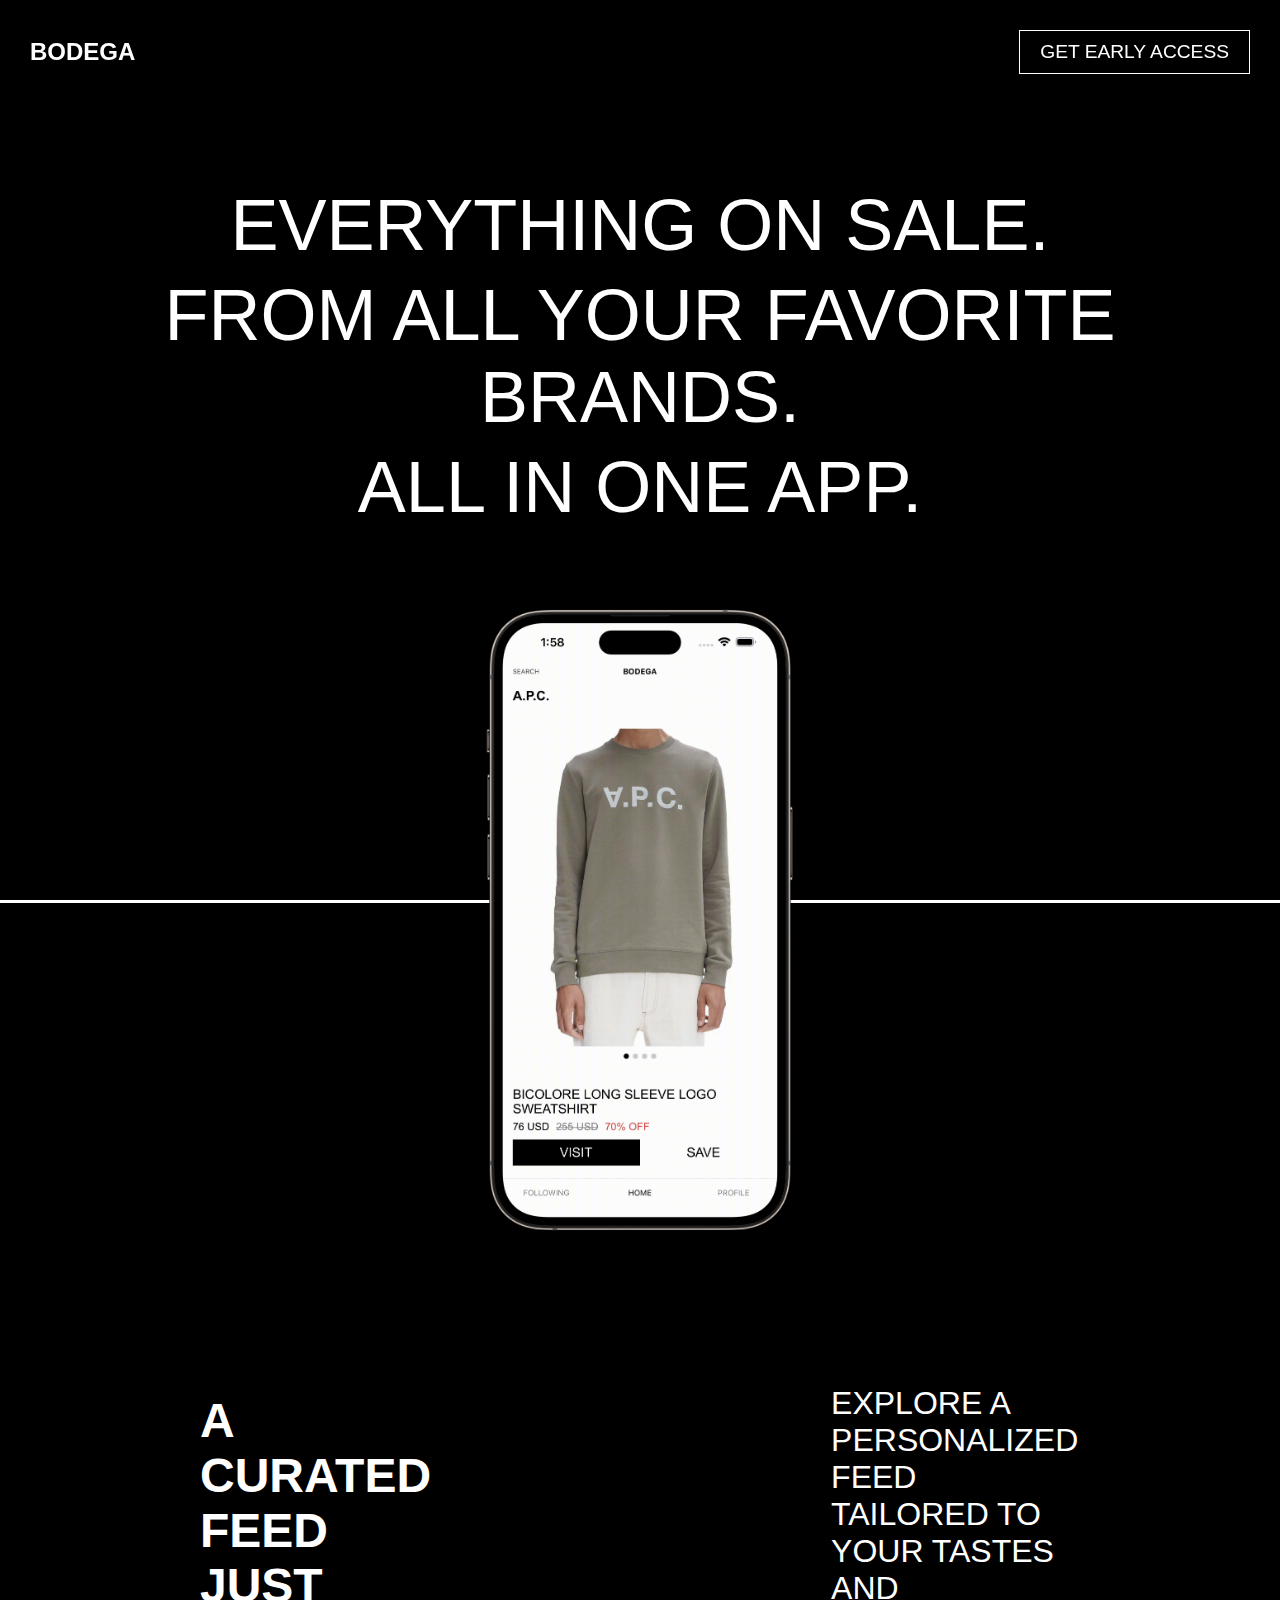
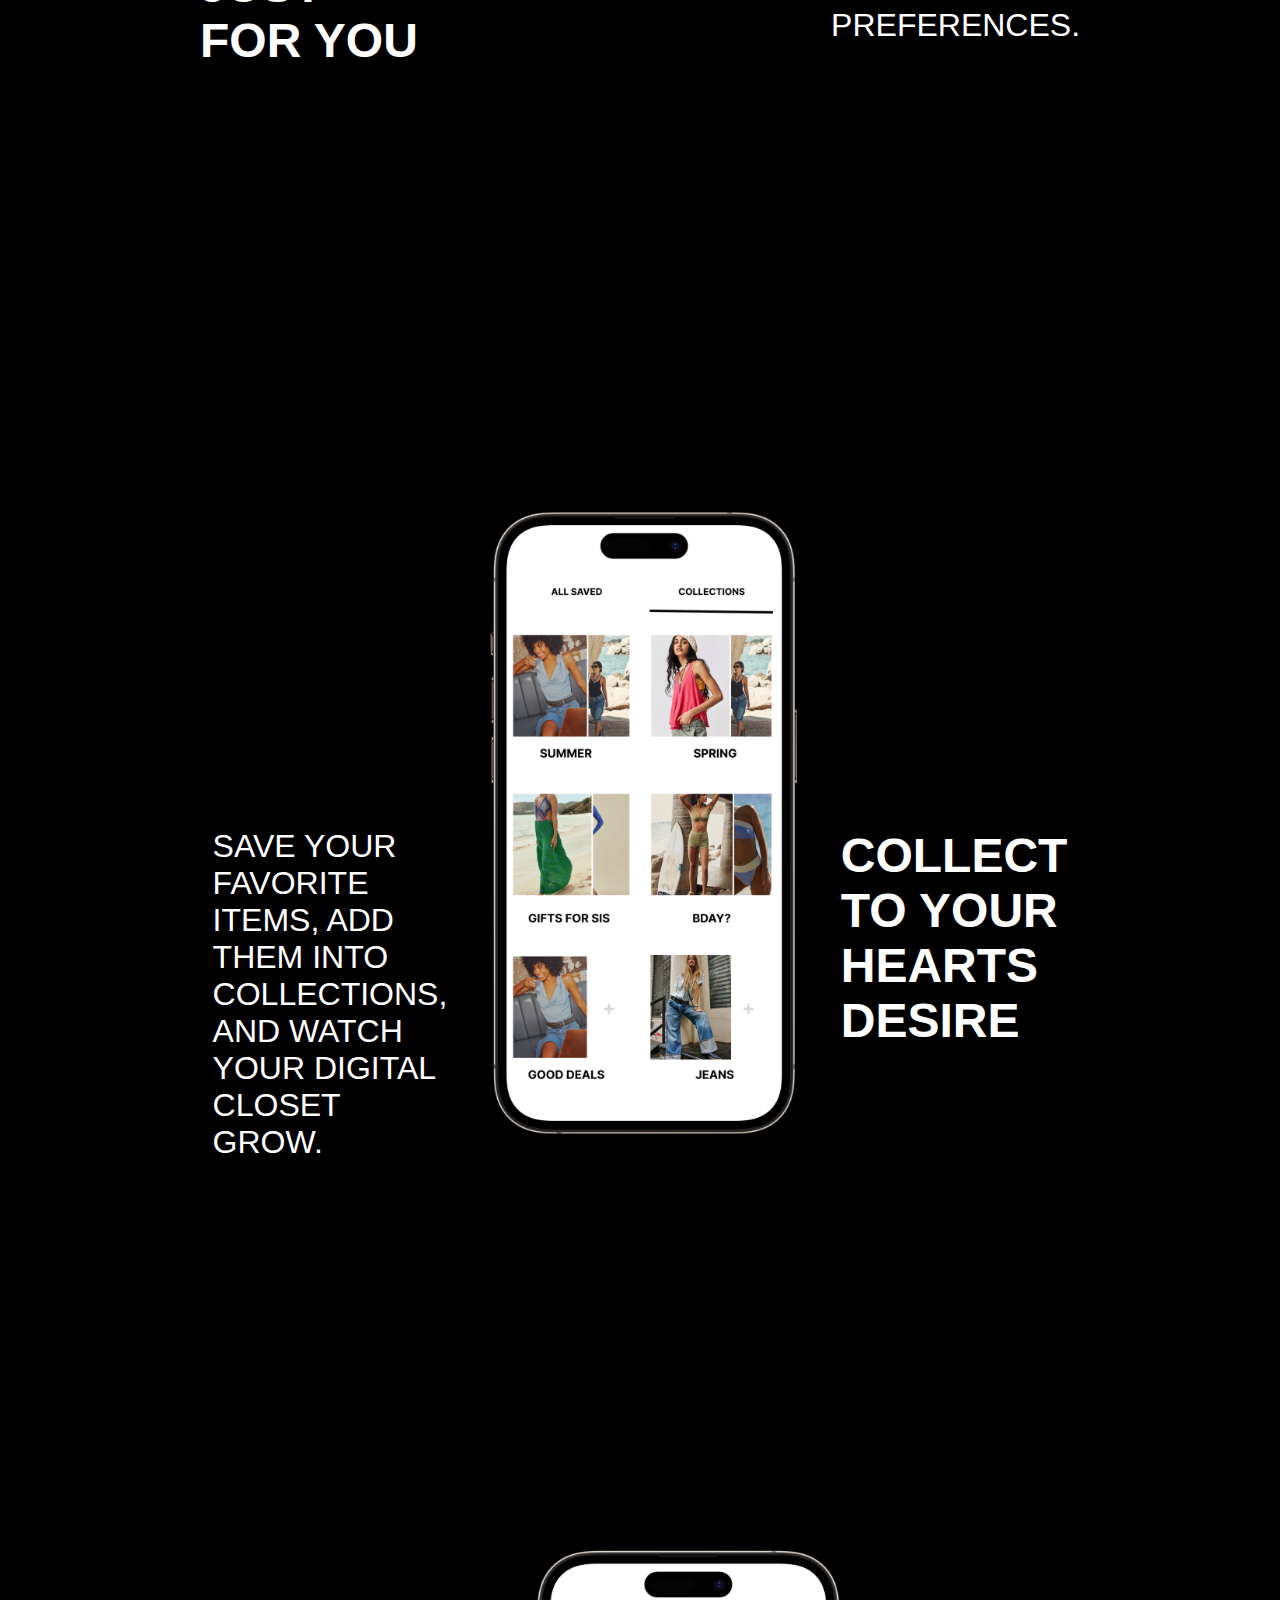
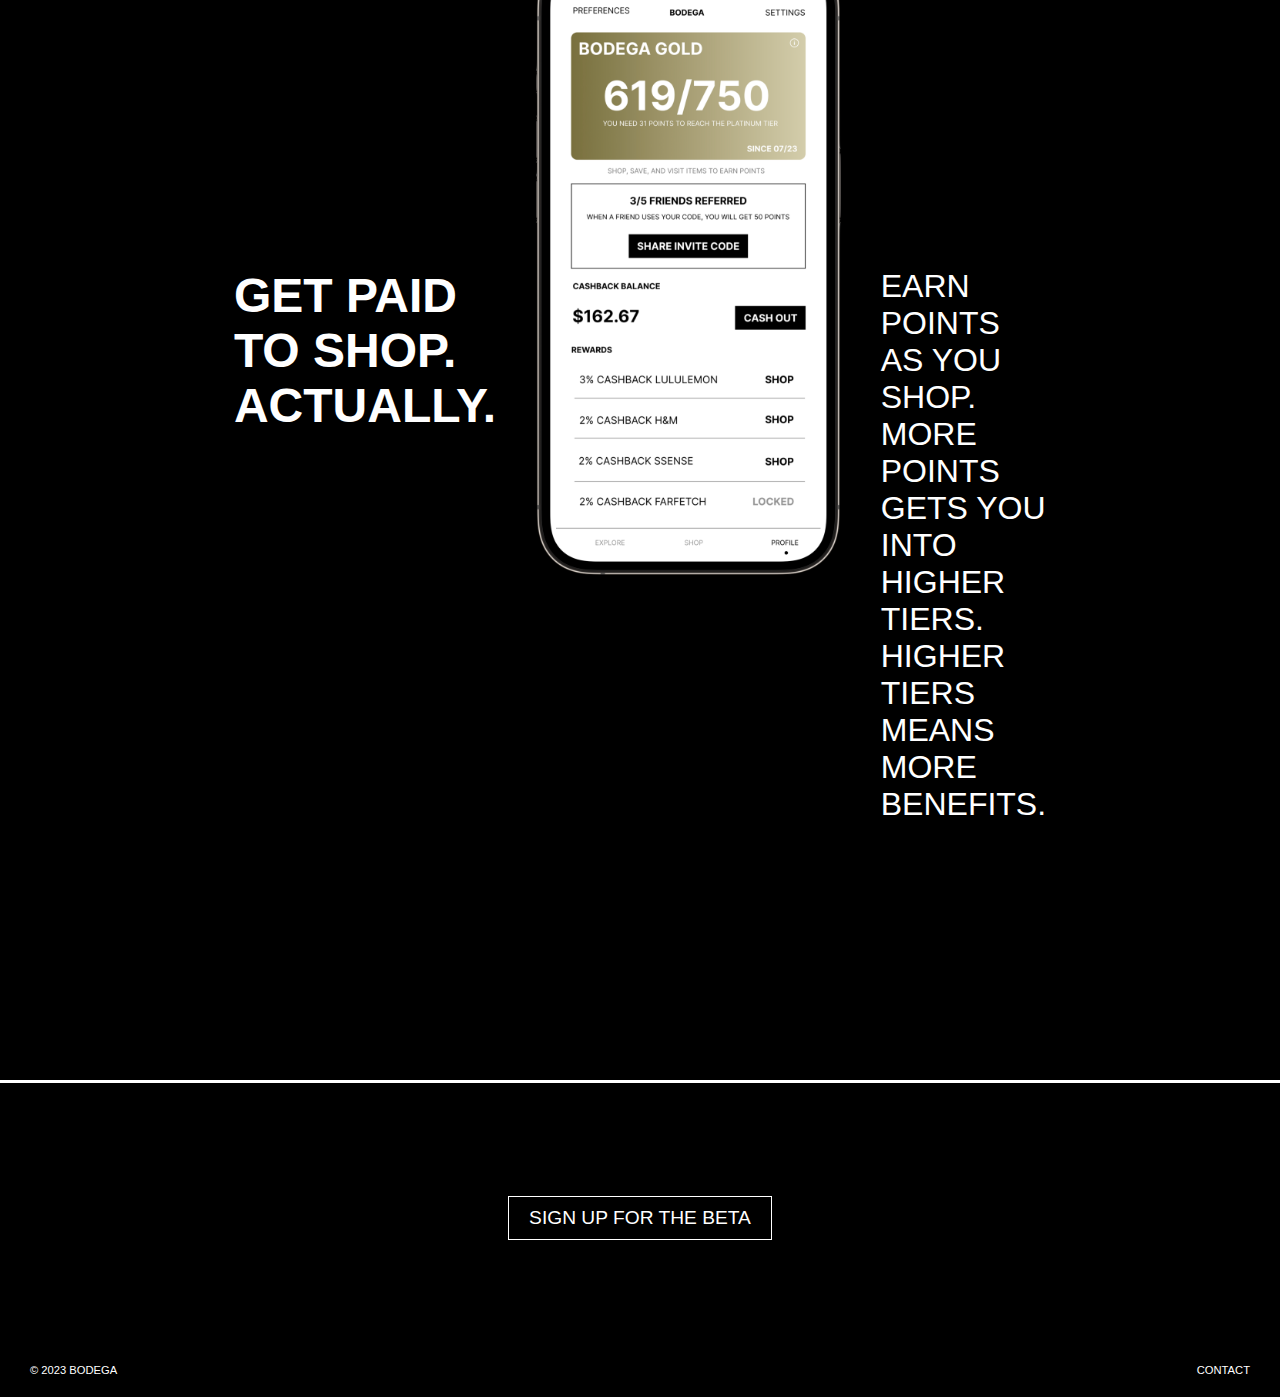
==== commit fb3a5cda: "[fe] landing pics" ====
--- a/index.html
+++ b/index.html
@@ -684,7 +684,7 @@
           <div class="content-column">
             <h2>COLLECT TO YOUR HEARTS DESIRE</h2>
           </div>
-          <img class="iphone-image" src="images/app3.png" />
+          <img class="iphone-image" src="images/bodega_collections.png" />
 
           <div class="content-column mobile-hidden">
             <p style="text-transform: uppercase">
@@ -703,7 +703,7 @@
           <div class="content-column">
             <h2>GET PAID TO SHOP. ACTUALLY.</h2>
           </div>
-          <img class="iphone-image" src="images/app3.png" />
+          <img class="iphone-image" src="images/bodega_rewards.png" />
 
           <div class="content-column mobile-hidden">
             <p style="text-transform: uppercase">
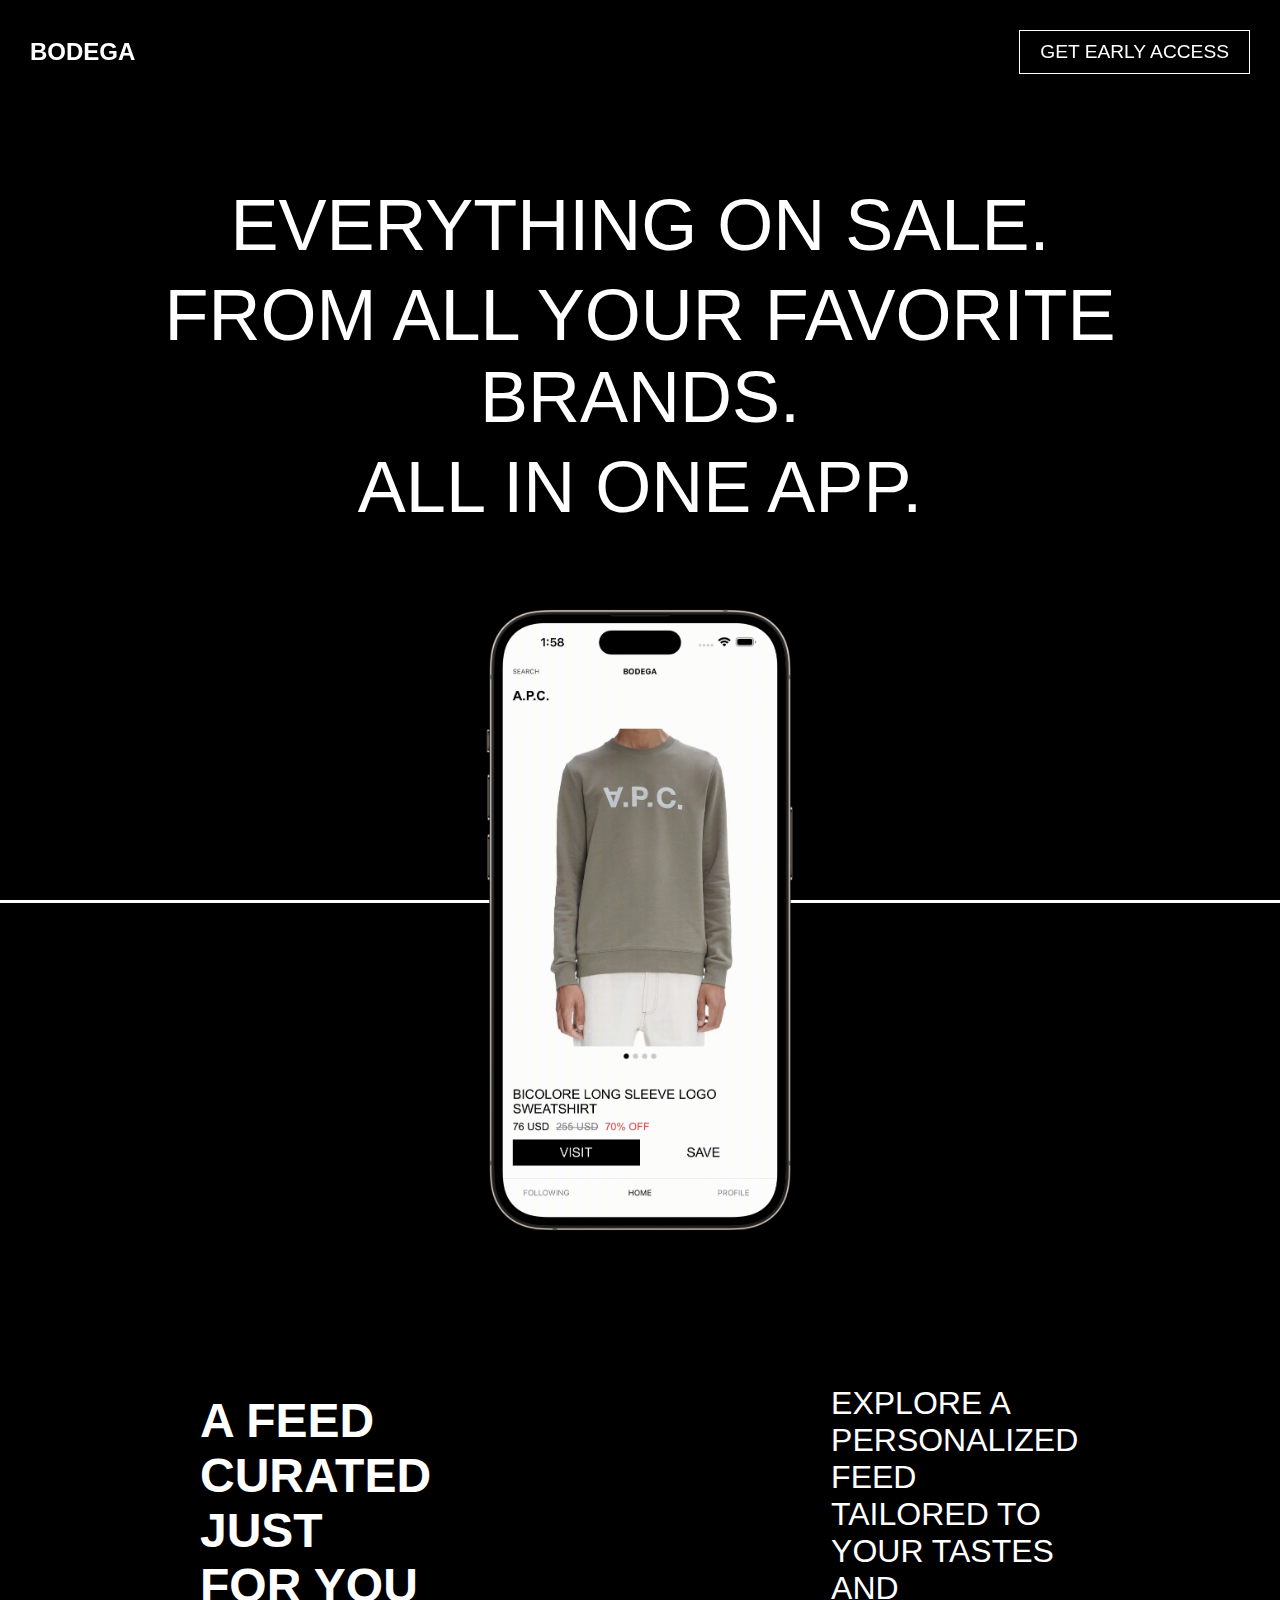
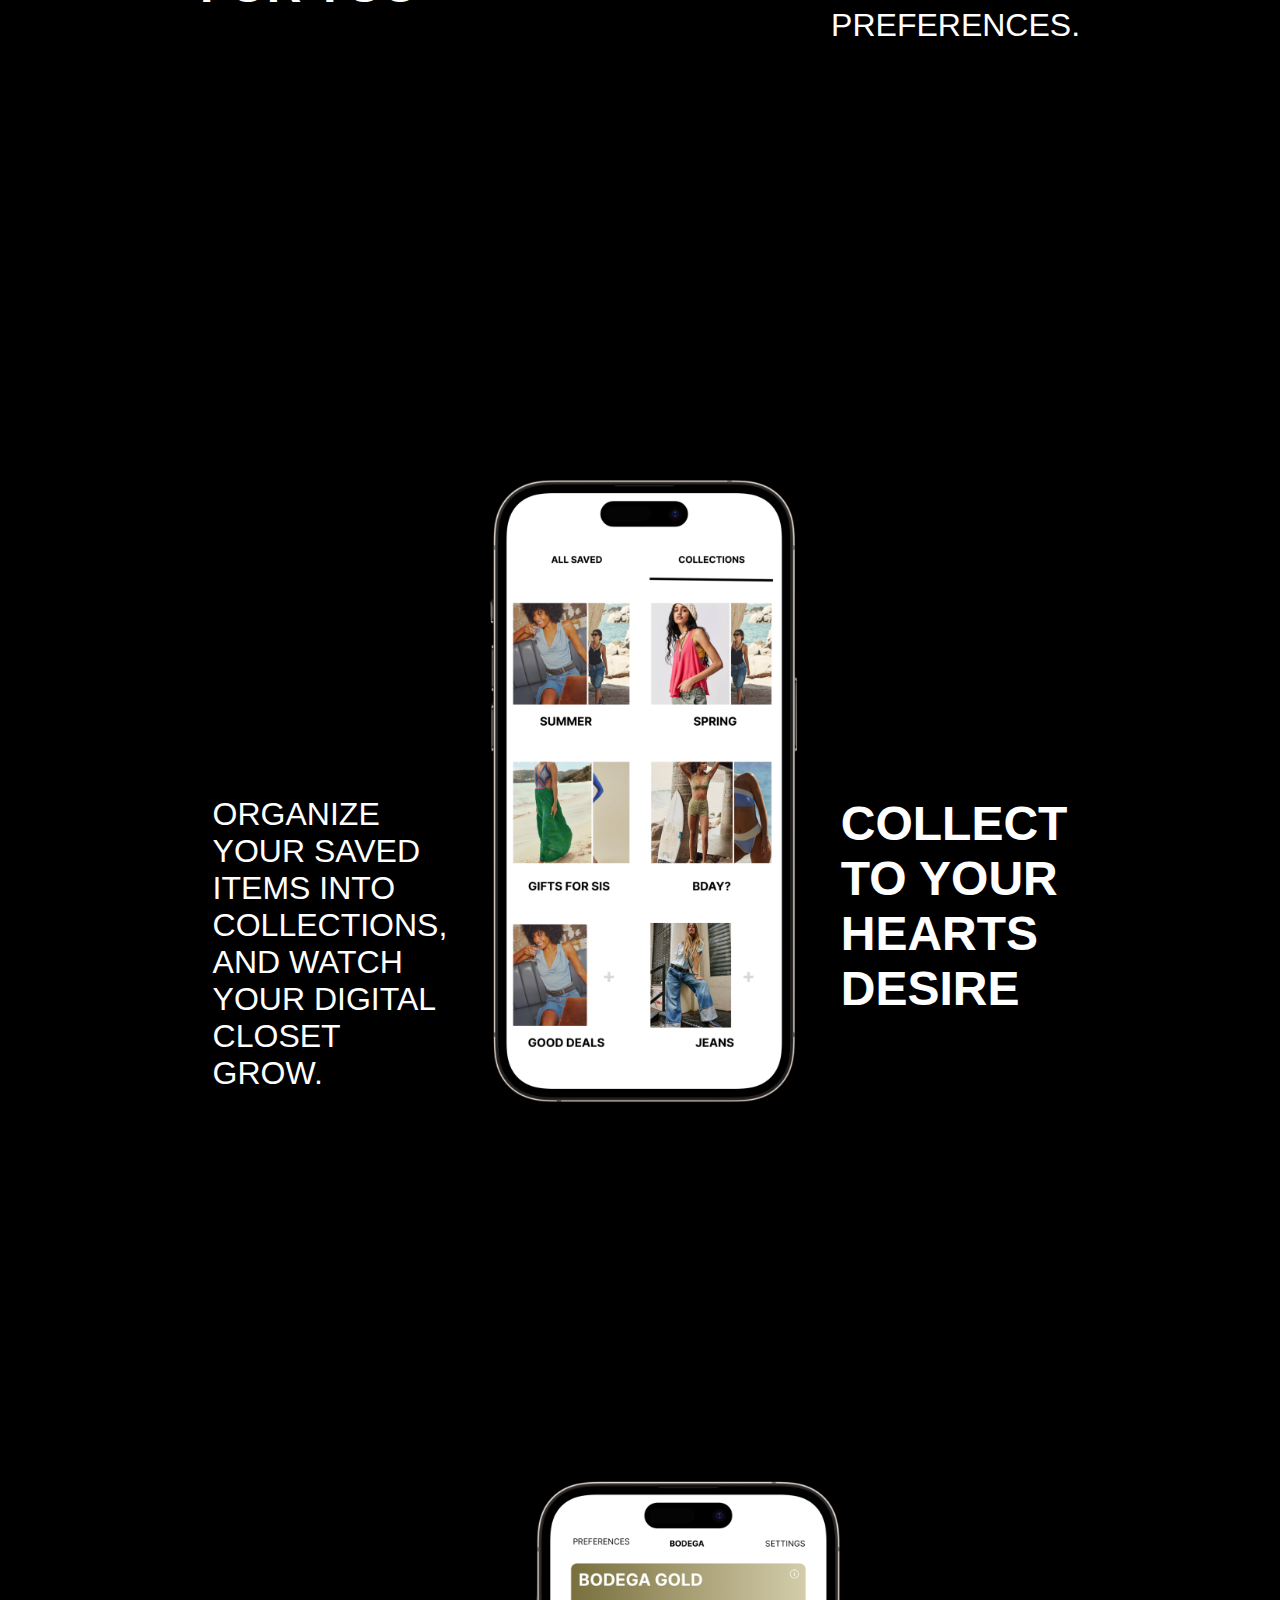
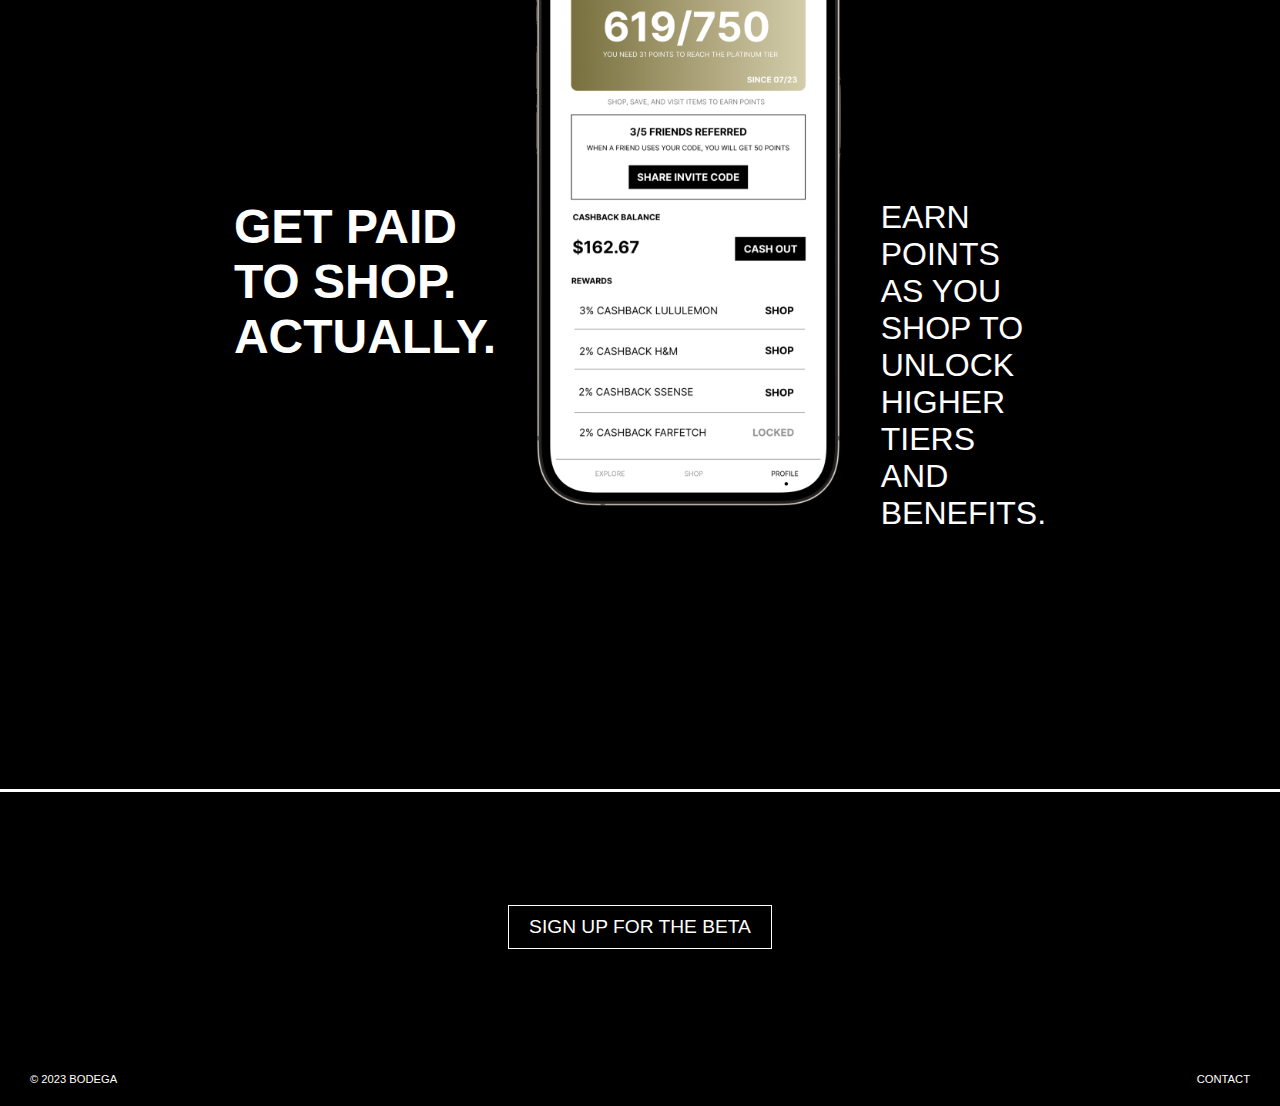
==== commit f1ca691d: "[Fix] better text" ====
--- a/index.html
+++ b/index.html
@@ -656,7 +656,7 @@
       <div class="content-container">
         <div class="first-content-text">
           <div class="first-content-column">
-            <h2>A CURATED FEED JUST FOR YOU</h2>
+            <h2>A FEED CURATED JUST FOR YOU</h2>
           </div>
           <div class="first-content-column mobile-hidden">
             <p style="text-transform: uppercase">
@@ -688,8 +688,8 @@
 
           <div class="content-column mobile-hidden">
             <p style="text-transform: uppercase">
-              Save your favorite items, add them into collections, and watch
-              your digital closet grow.
+              Organize your saved items into collections, and watch your digital
+              closet grow.
             </p>
           </div>
         </div>
@@ -707,8 +707,7 @@
 
           <div class="content-column mobile-hidden">
             <p style="text-transform: uppercase">
-              Earn points as you shop. More points gets you into higher tiers.
-              Higher tiers means more benefits.
+              Earn points as you shop to unlock higher tiers and benefits.
             </p>
           </div>
         </div>
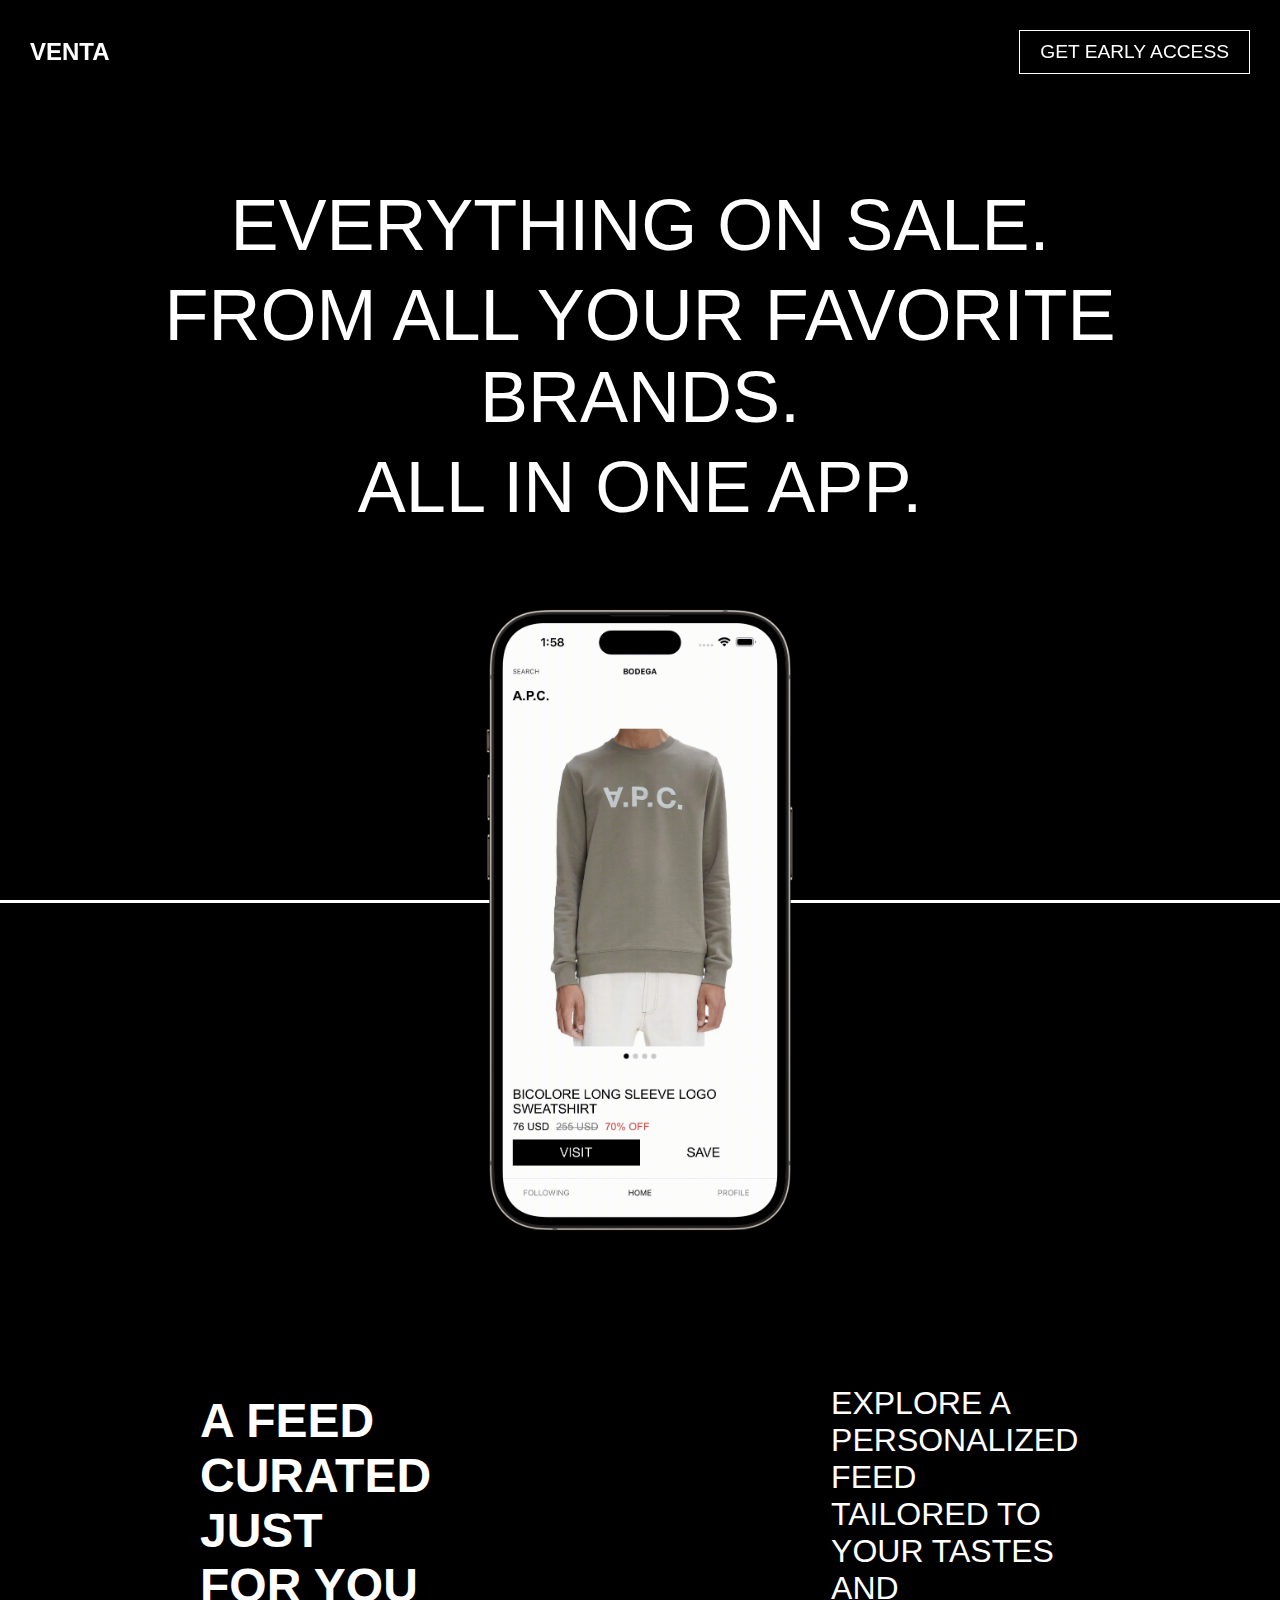
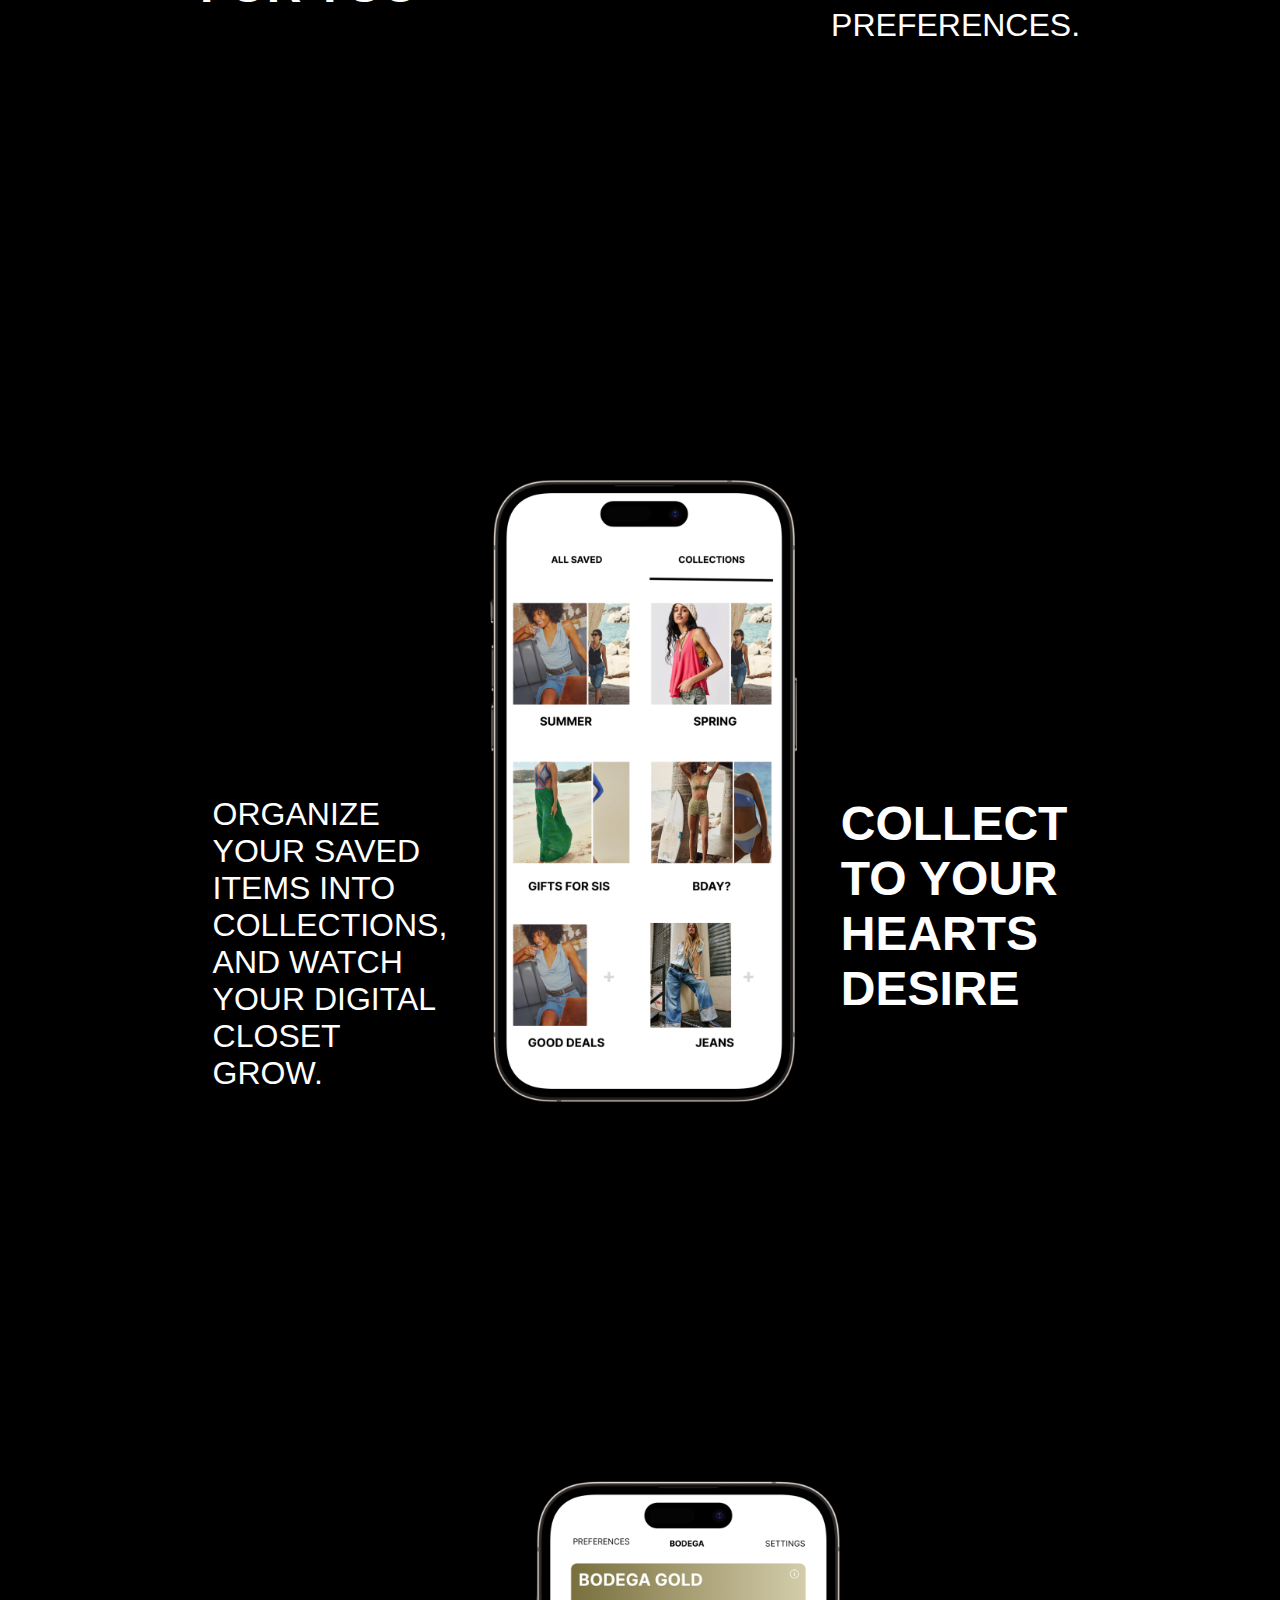
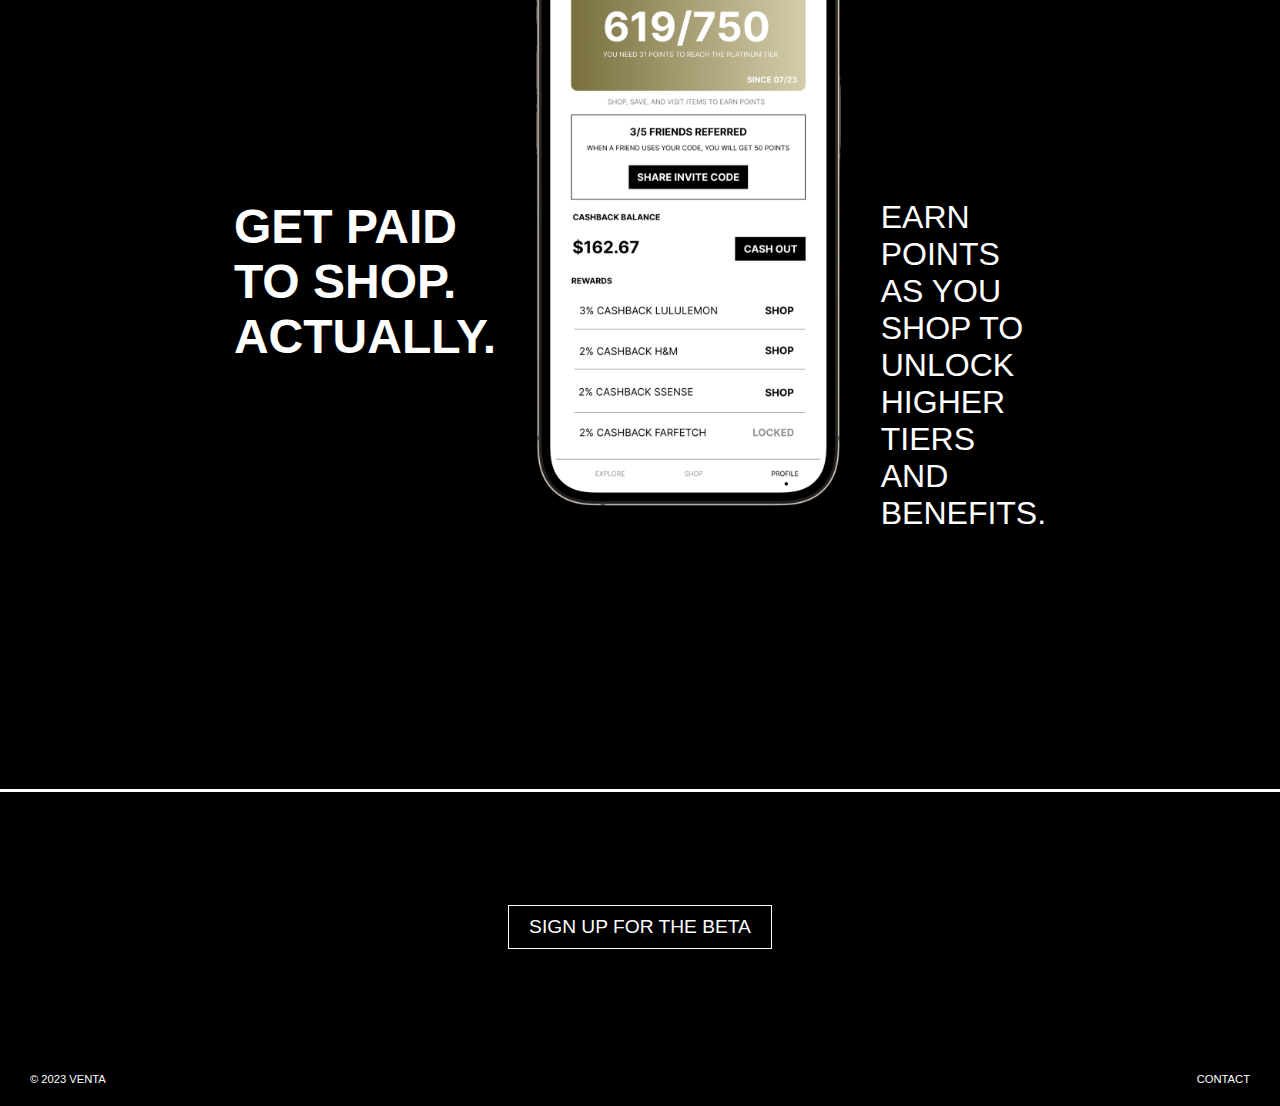
==== commit 6135e8b0: "rename to venta" ====
--- a/index.html
+++ b/index.html
@@ -46,7 +46,7 @@
         }
       });
     </script>
-    <title>BODEGA: Streamline Your Shopping Experience</title>
+    <title>VENTA: Streamline Your Shopping Experience</title>
     <meta
       name="viewport"
       content="width=device-width, initial-scale=1, user-scalable=no"
@@ -616,7 +616,7 @@
   </head>
   <body>
     <div class="navbar">
-      <div class="logo">BODEGA</div>
+      <div class="logo">VENTA</div>
       <div class="top-button-wrapper">
         <a
           class="top-btn"
@@ -747,7 +747,7 @@
     </div>
 
     <div class="footer">
-      <p>&copy; 2023 BODEGA</p>
+      <p>&copy; 2023 VENTA</p>
       <p>
         <a href="mailto:bodegafounders@gmail.com" target="_blank">CONTACT</a>
       </p>
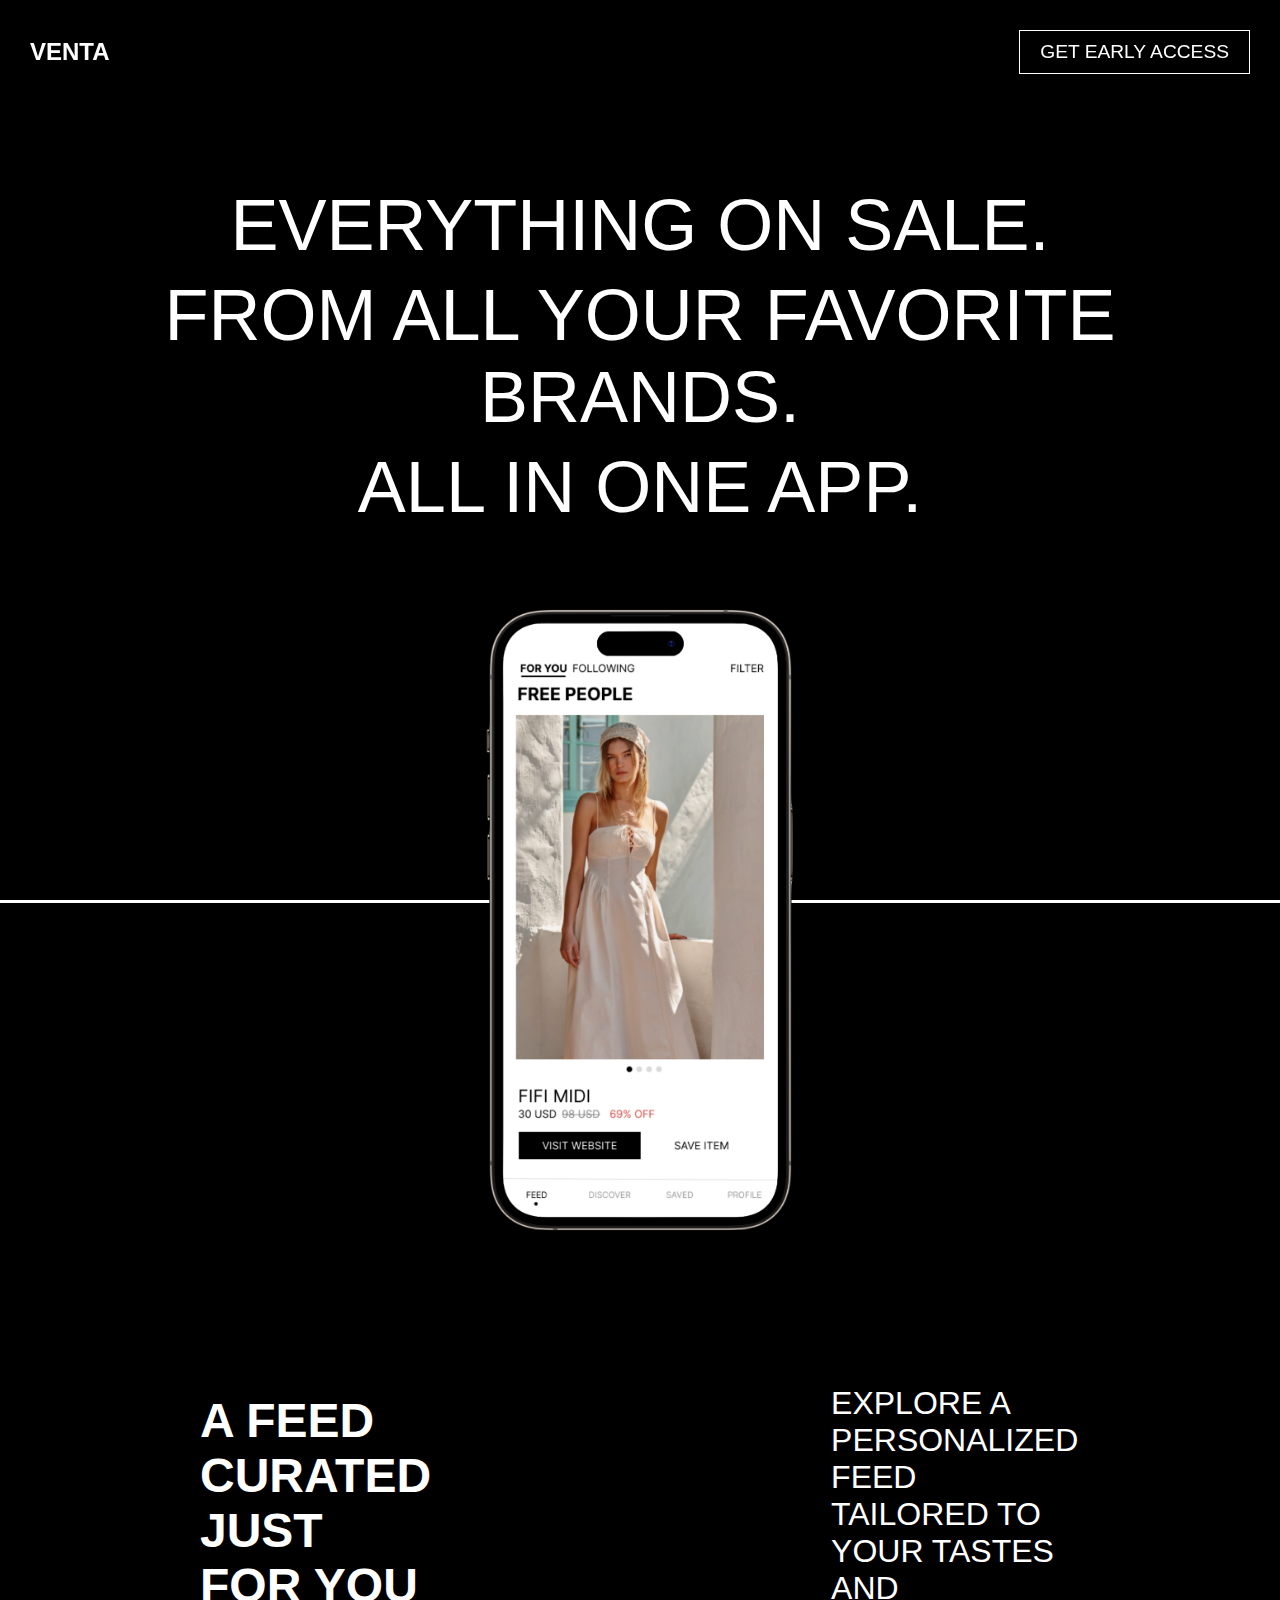
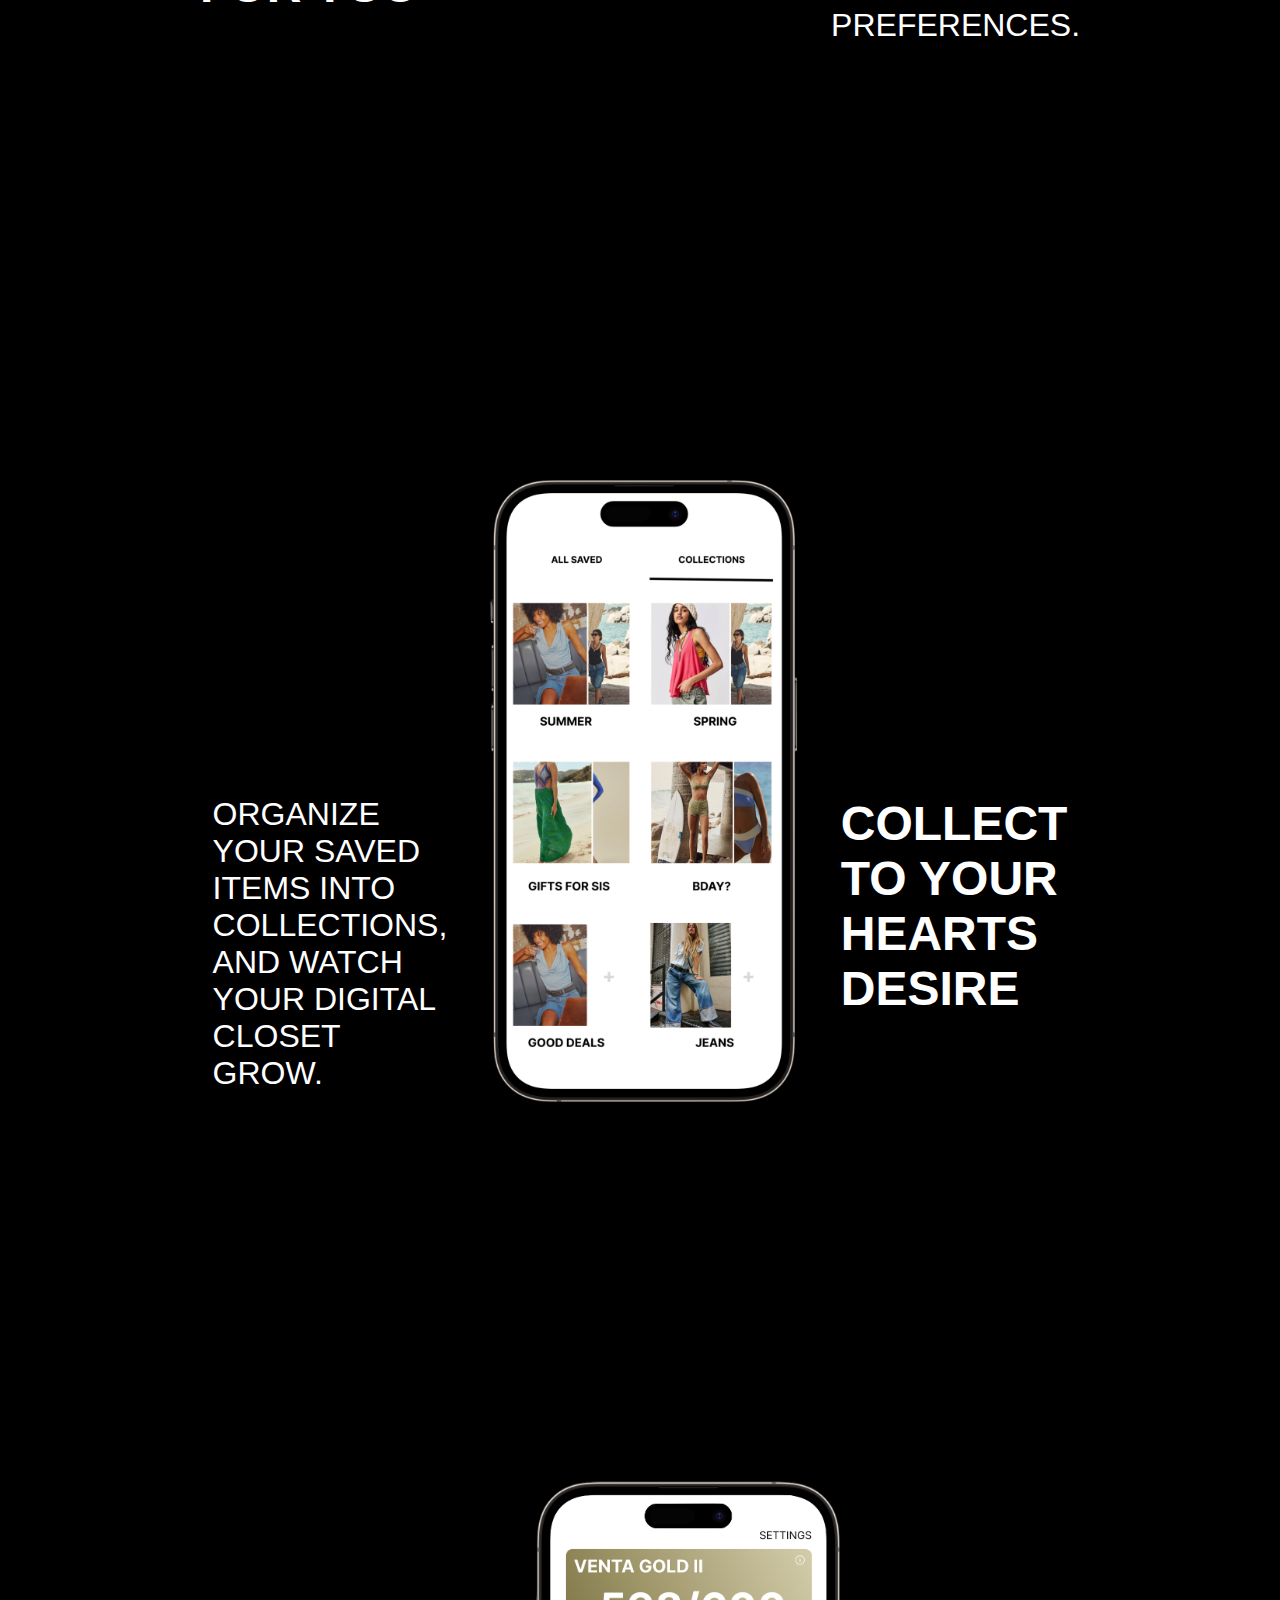
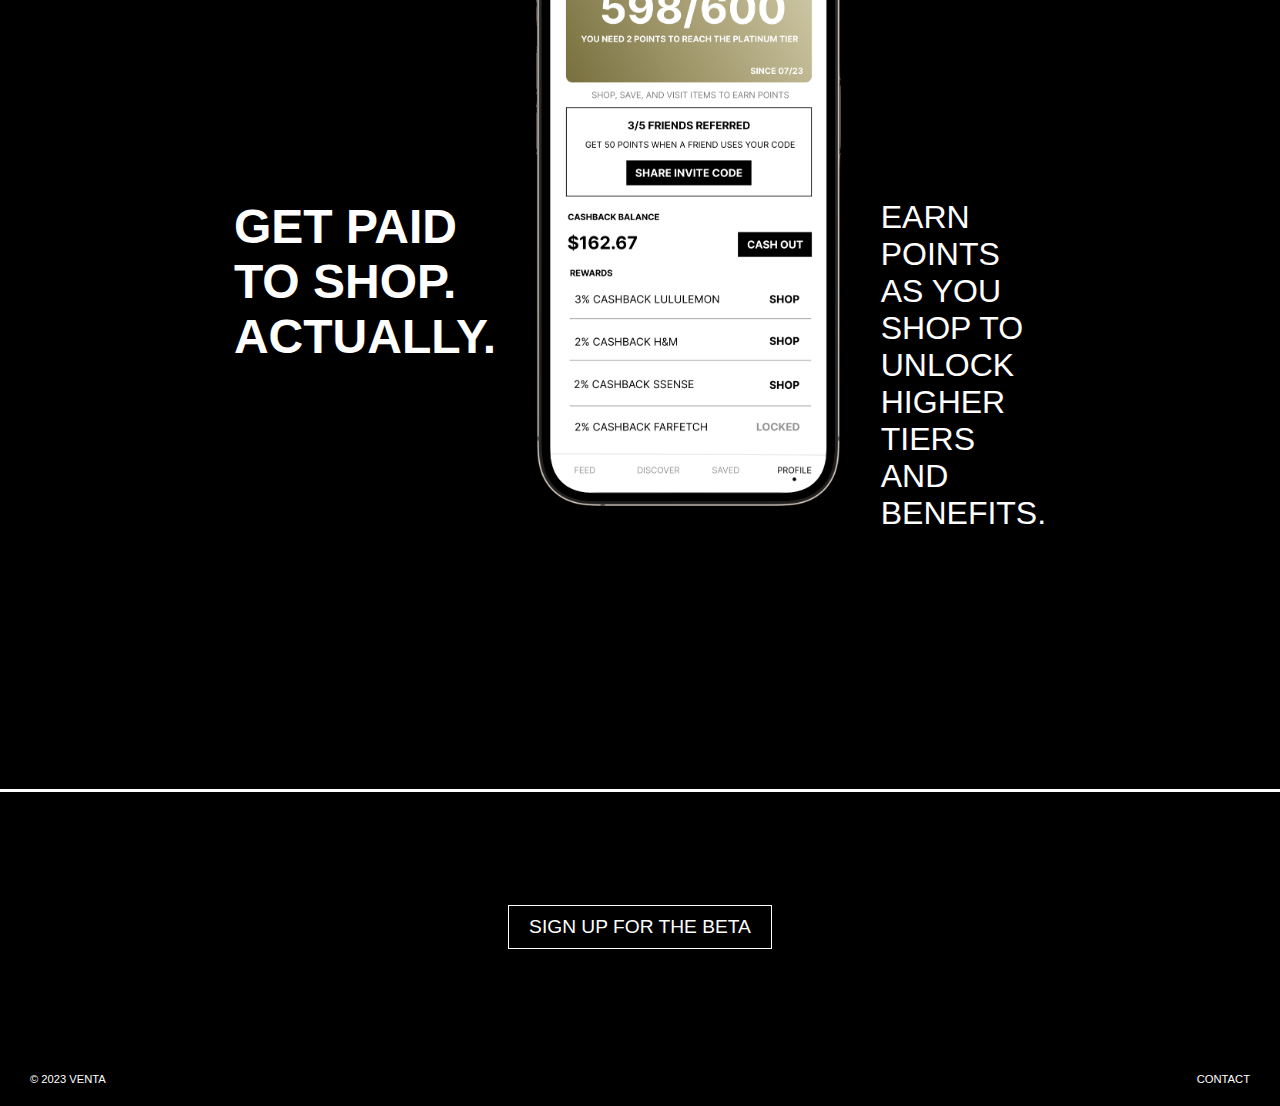
==== commit 788d9594: "[Sign up form] update to venta form" ====
--- a/index.html
+++ b/index.html
@@ -734,7 +734,7 @@
         <!-- The new Close Button -->
 
         <iframe
-          src="https://docs.google.com/forms/d/e/1FAIpQLSdXyfHT2VrsYnH4rwYBeaC-deVfw0izxVxoZVnJJVY5yDfONA/viewform?embedded=true"
+          src="https://docs.google.com/forms/d/e/1FAIpQLSdQOenbv4Bvfsq0TmRK1dS9y6aEvELofmS-5LanmpGs7cj__w/viewform?embedded=true"
           scrolling="no"
           width="350"
           height="650"
@@ -749,7 +749,7 @@
     <div class="footer">
       <p>&copy; 2023 VENTA</p>
       <p>
-        <a href="mailto:bodegafounders@gmail.com" target="_blank">CONTACT</a>
+        <a href="mailto:ventafounders@gmail.com" target="_blank">CONTACT</a>
       </p>
     </div>
   </body>
